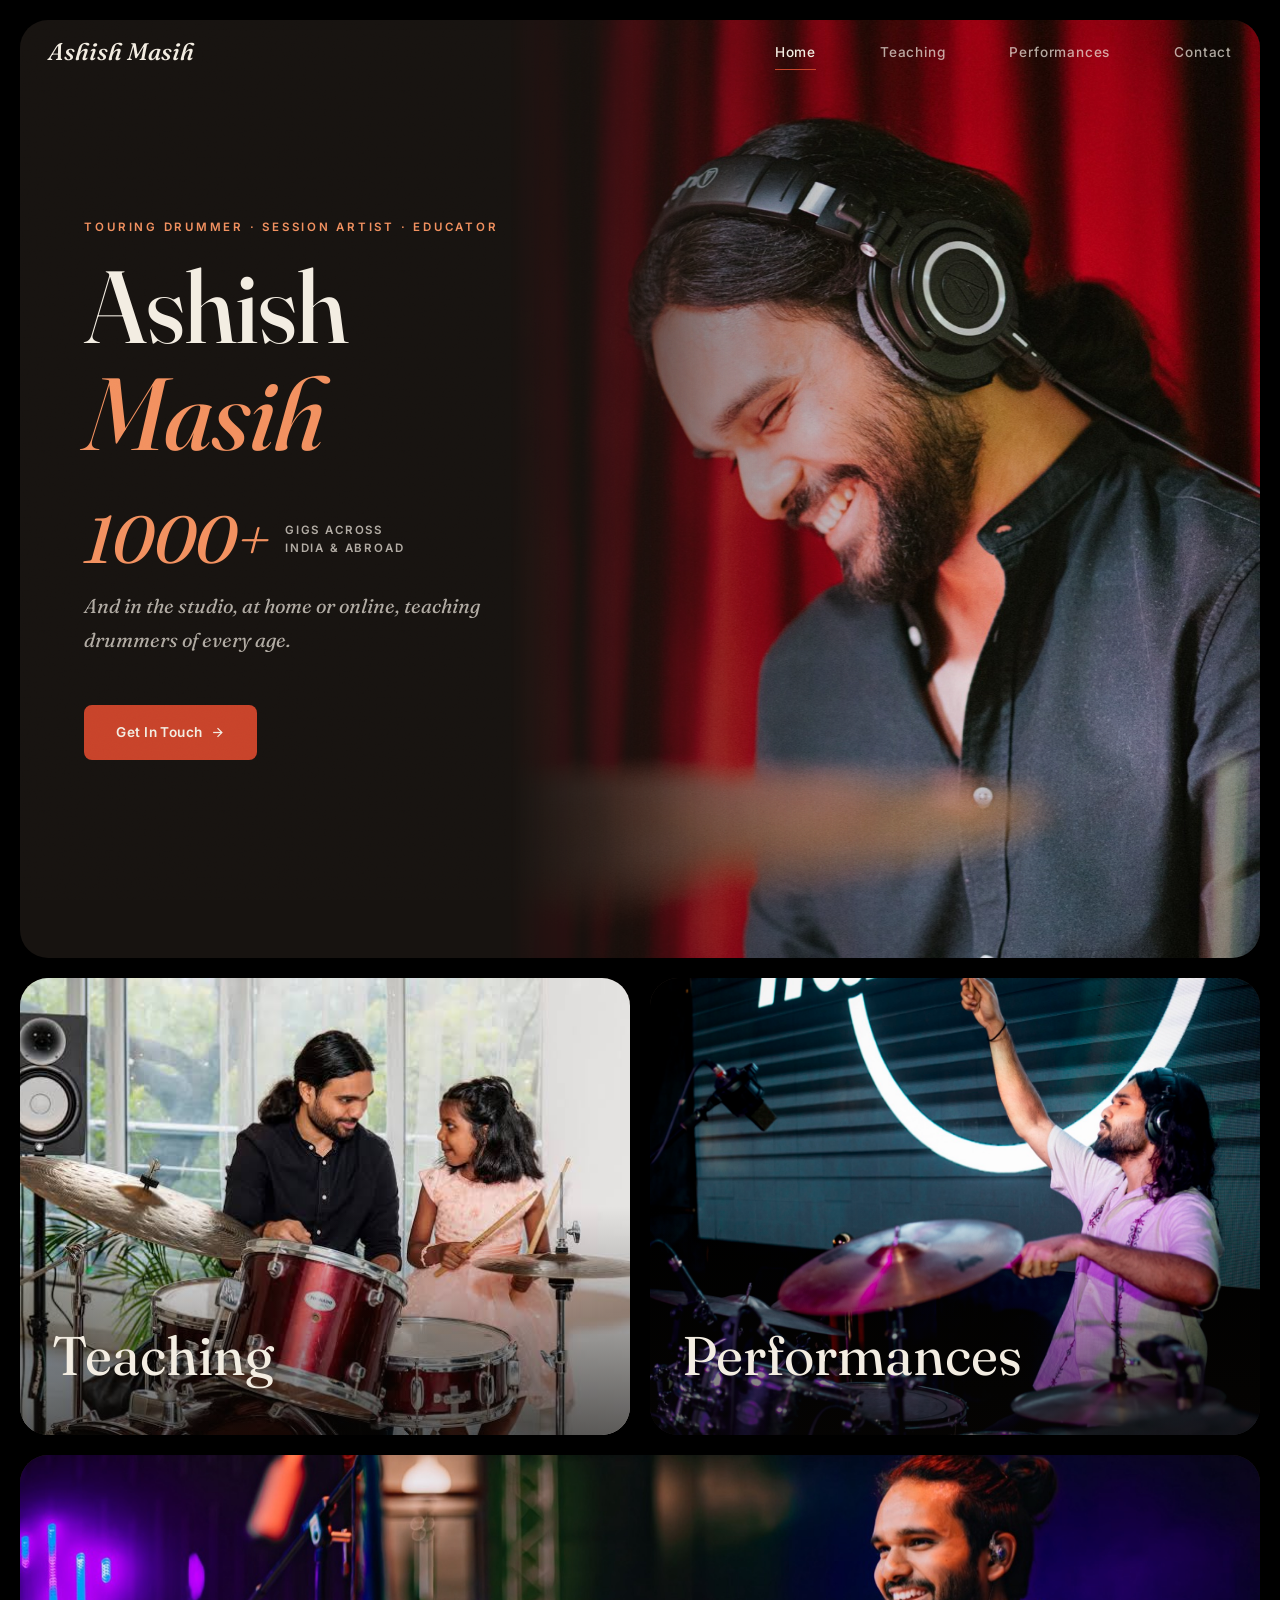
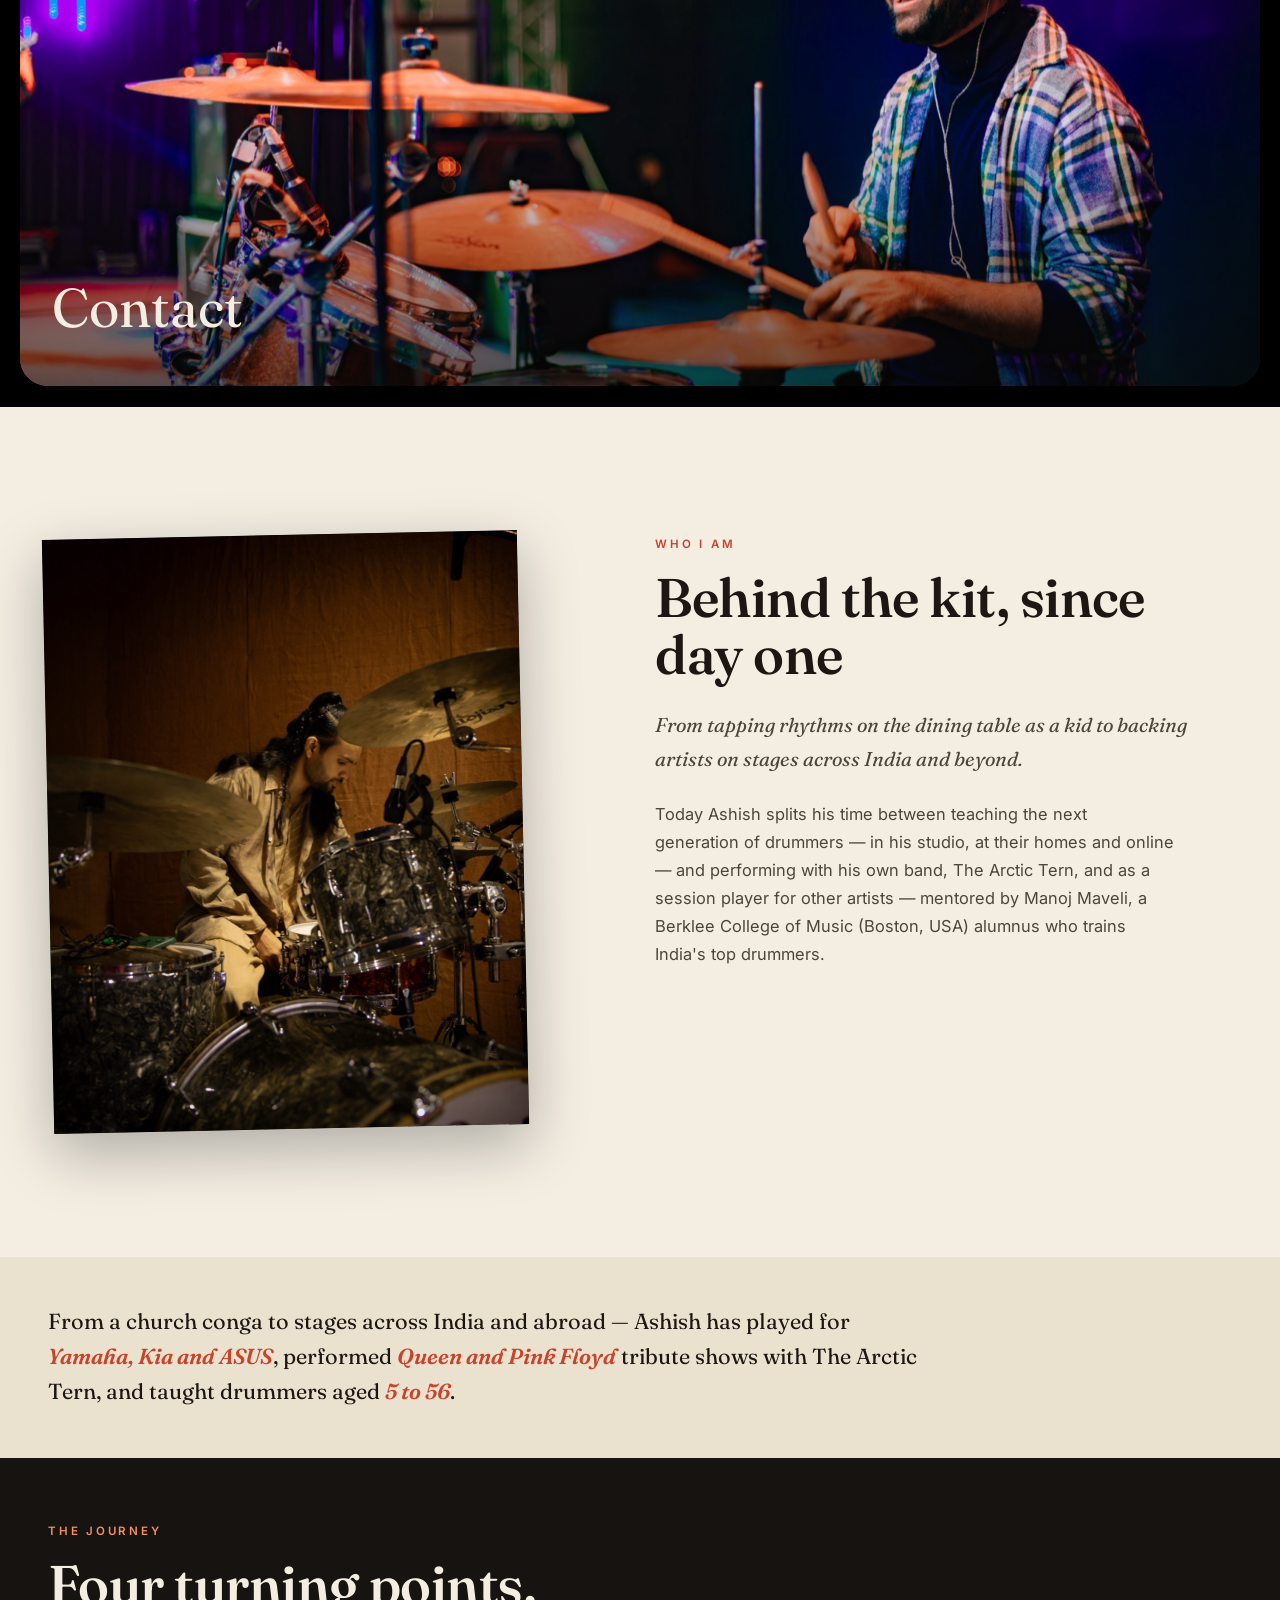
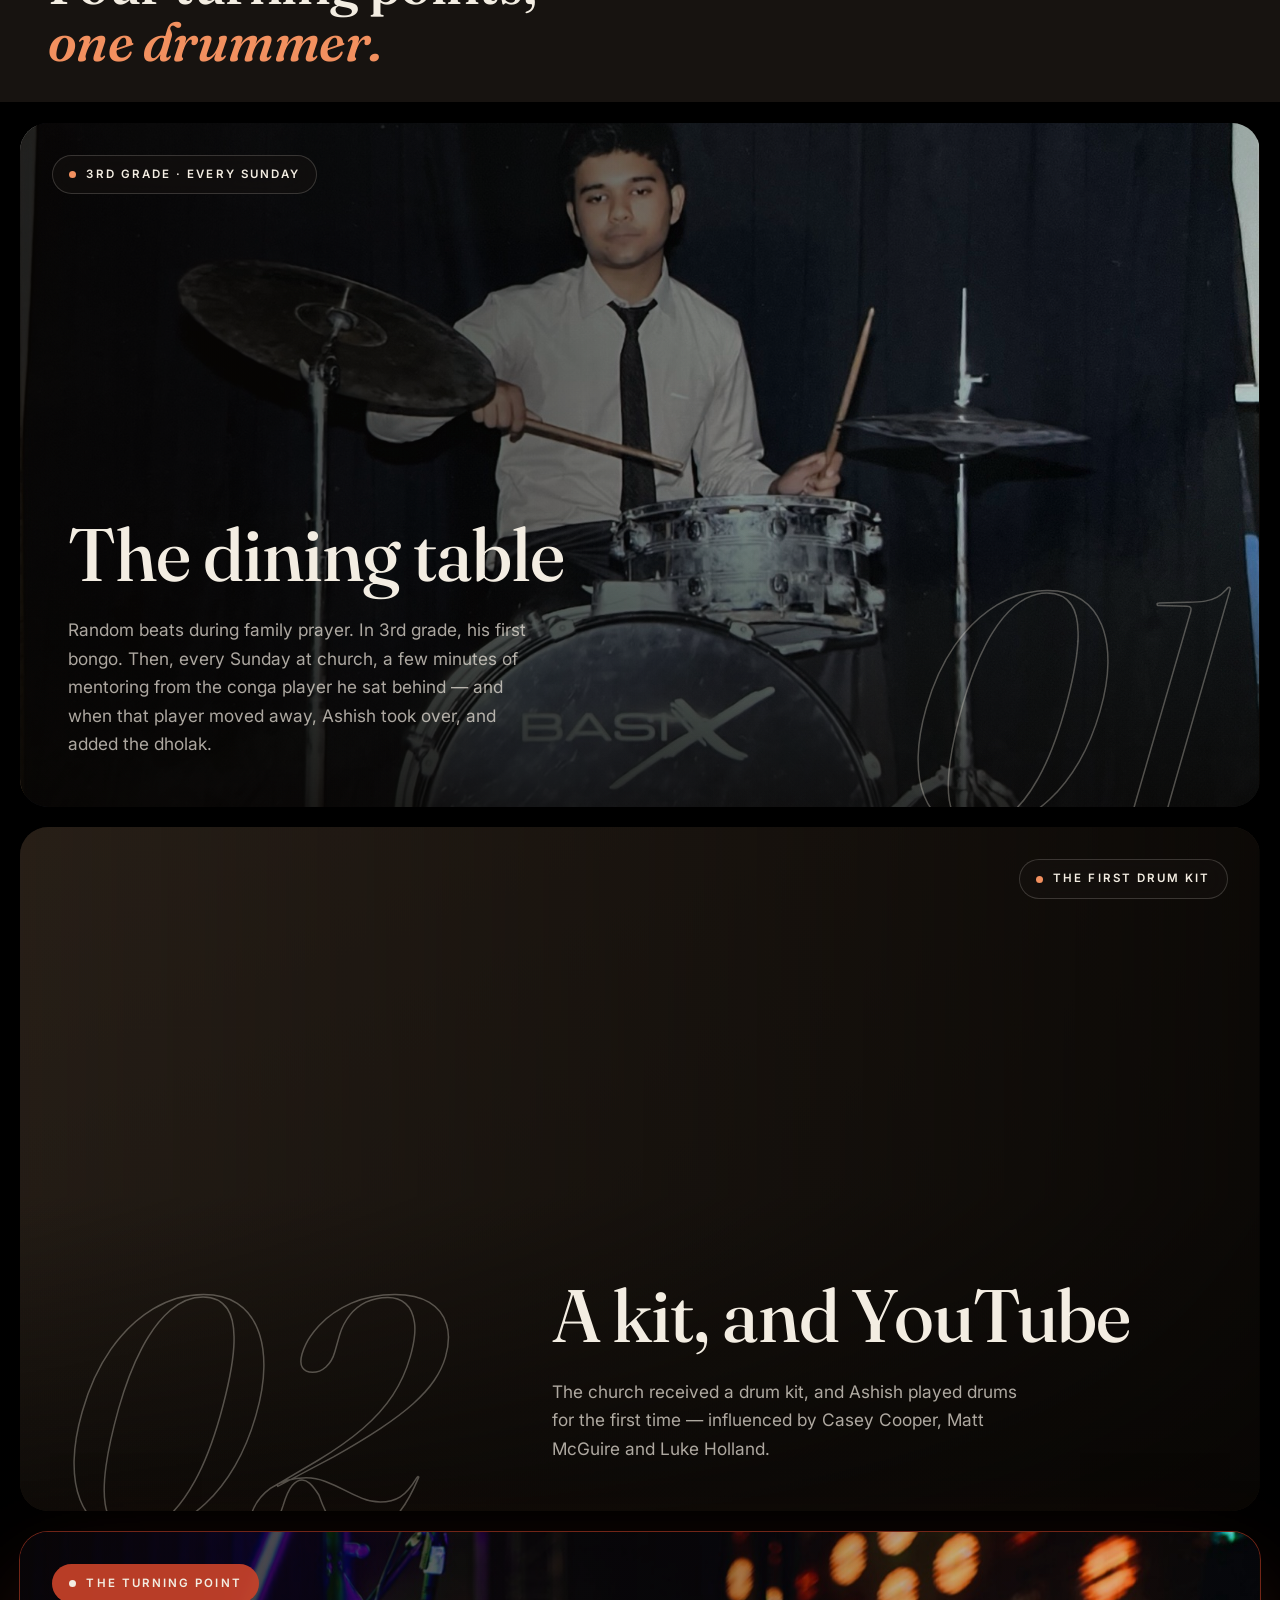
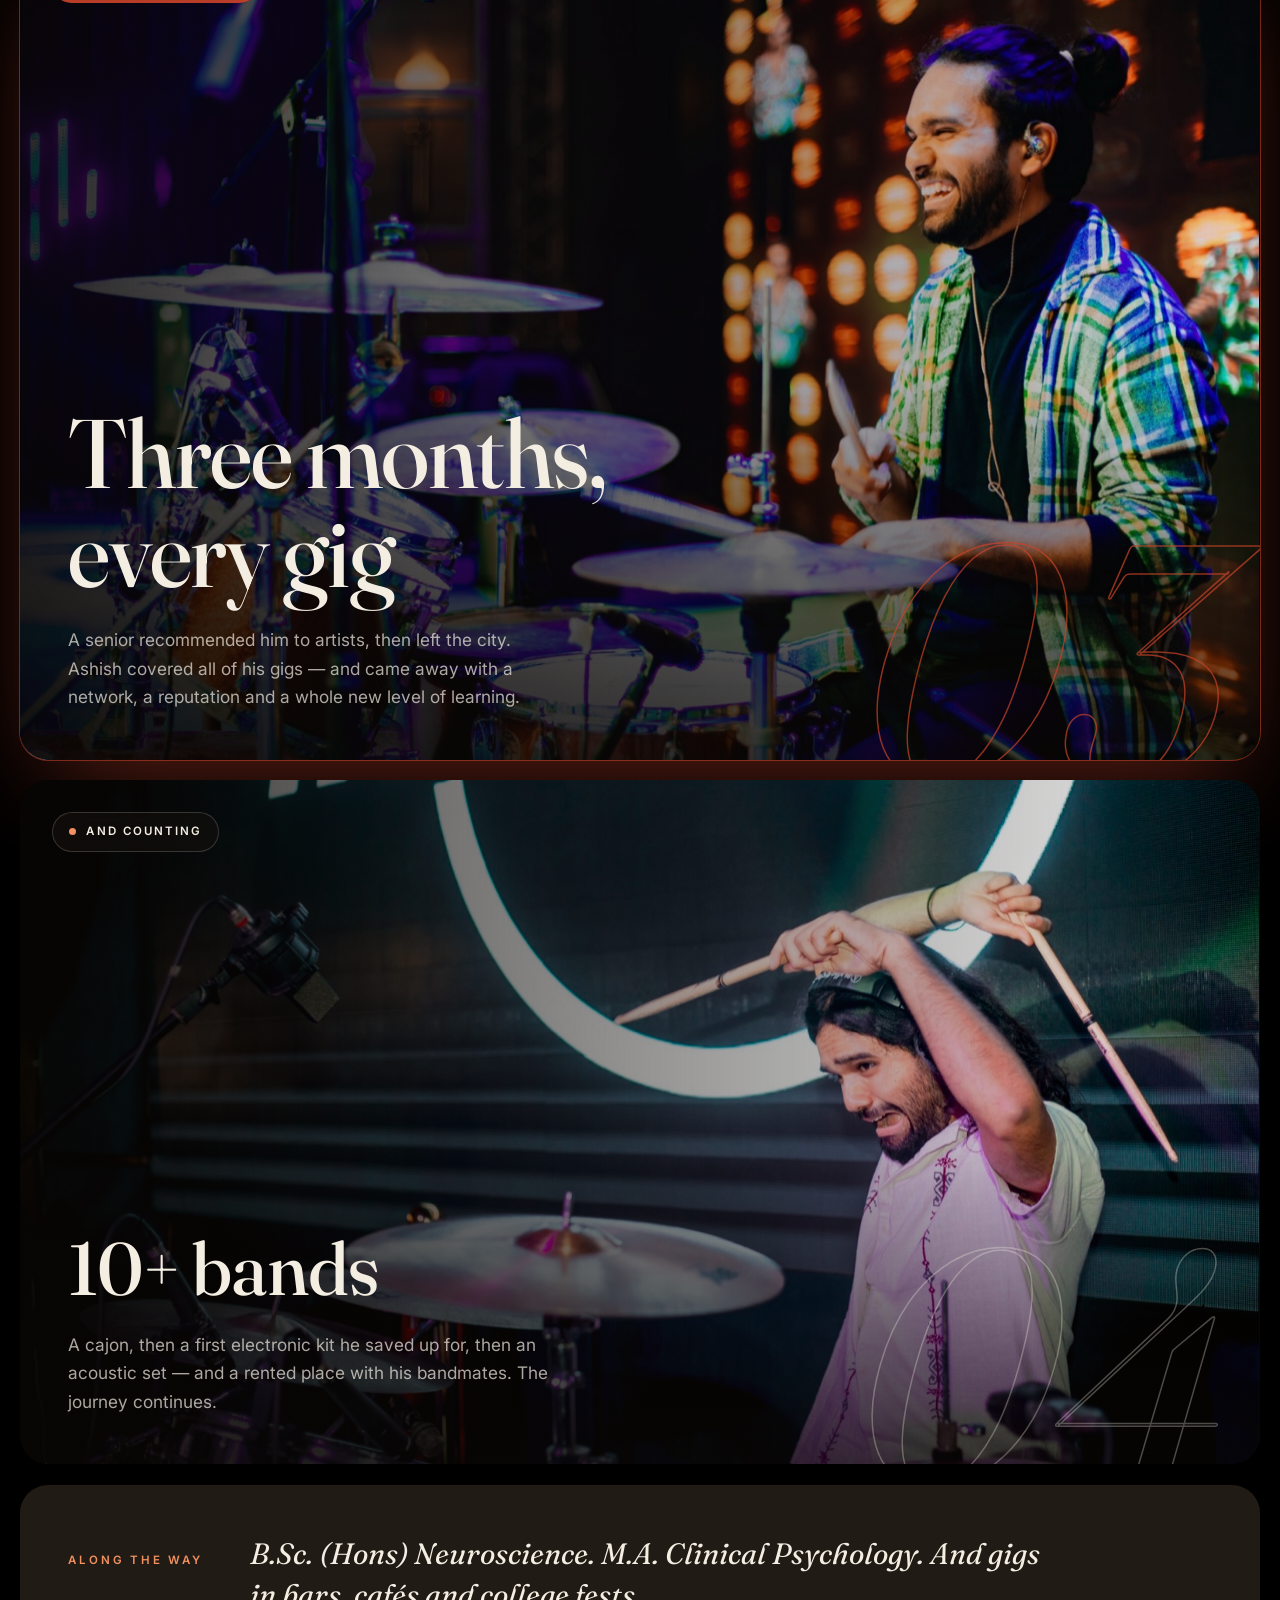
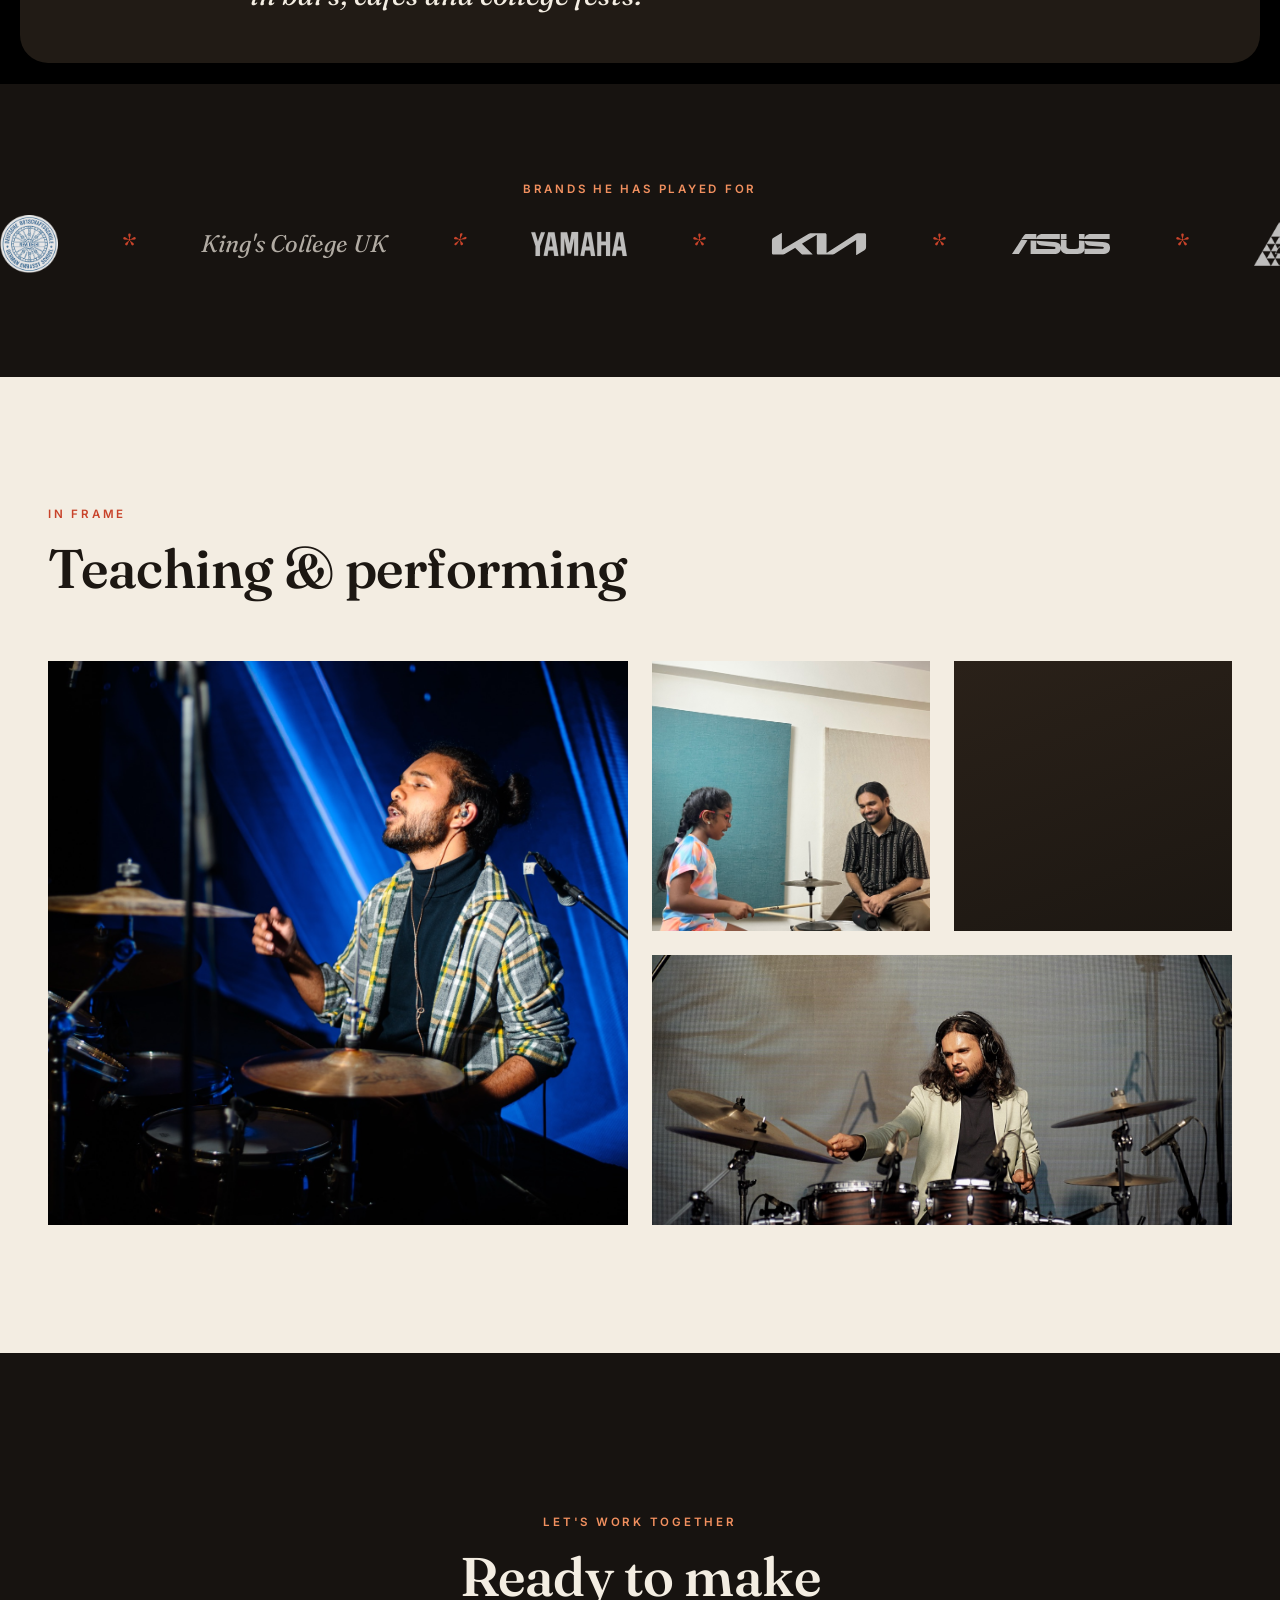
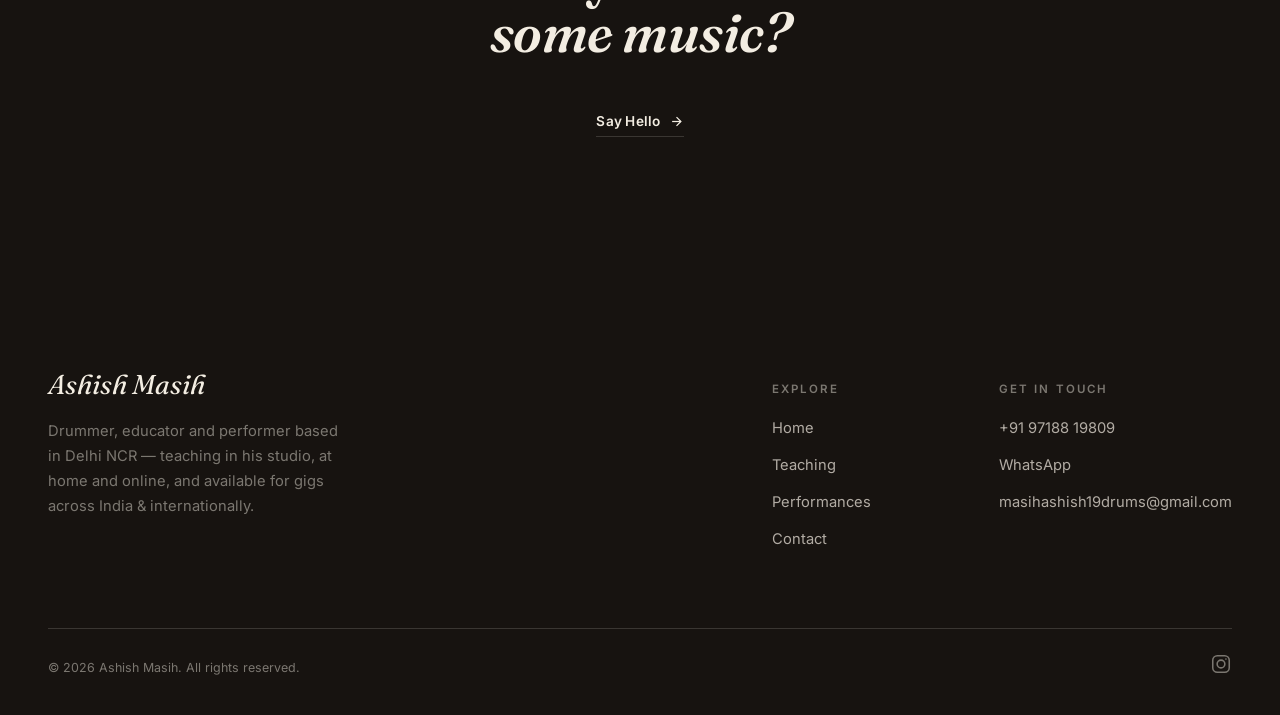
==== index.html @ 0cee83b8 "Add Ashish Masih website" ====
<!DOCTYPE html>
<html lang="en">
<head>
<meta charset="UTF-8">
<meta name="viewport" content="width=device-width, initial-scale=1.0, viewport-fit=cover">
<meta name="theme-color" content="#171310">
<title>Ashish Masih — Drummer, Educator & Performer | Delhi NCR</title>
<meta name="description" content="Ashish Masih is a Delhi NCR touring drummer, session artist and drum educator — lessons in his studio, at your home in South Delhi and parts of Gurgaon, or online.">
<link rel="preload" as="image" href="assets/images/cover-smile-headphones.jpg">
<link rel="stylesheet" href="css/tokens.css">
<link rel="stylesheet" href="css/base.css">
</head>
<body>

<site-nav active="home"></site-nav>

<!-- FRAMED PAGE — contained dark canvas (not edge-to-edge), matching the
     reference: a two-column promo card up top, then a bento tile grid
     that doubles as the site's visual nav. -->
<div class="framed-page">

  <!-- PROMO CARD — defaults to his intro; swap for a featured show/cohort later -->
  <header class="promo-card section-dark">
    <div class="promo-text" data-reveal style="transition-delay:.12s;">
      <span class="eyebrow">Touring Drummer · Session Artist · Educator</span>
      <h1 style="margin-bottom:var(--space-sm);">Ashish<br><em style="color:var(--accent-2);">Masih</em></h1>
      <p class="hero-stat"><span class="hero-stat-num">1000+</span><span class="hero-stat-label">gigs across<br>India &amp; abroad</span></p>
      <p class="dek">And in the studio, at home or online, teaching drummers of every age.</p>
      <a href="contact.html" class="btn-solid">Get In Touch <svg viewBox="0 0 24 24" fill="none" stroke="currentColor" stroke-width="2"><line x1="5" y1="12" x2="19" y2="12"/><polyline points="12 5 19 12 12 19"/></svg></a>
    </div>
    <div class="promo-media">
      <media-placeholder src="assets/images/cover-smile-headphones.jpg" alt="Close-up of Ashish laughing in headphones against a red curtain" focus="50% 30%" ratio="4-5" fit="cover" priority></media-placeholder>
    </div>
  </header>

  <!-- TILE GRID — the site's real sections, as large photo links -->
  <section class="tile-grid">
    <a href="teaching.html" class="tile" data-reveal>
      <media-placeholder fit="cover" src="assets/images/teaching-cover.jpg" alt="Ashish smiling at a young student holding drumsticks beside a red drum kit" focus="50% 40%" ratio="4-3"></media-placeholder>
      <span class="tile-label">Teaching</span>
    </a>
    <a href="performances.html" class="tile" data-reveal>
      <media-placeholder fit="cover" src="assets/images/hardrock-6446.jpg" alt="Ashish mid-hit on stage with a drumstick raised, purple stage light on his shirt" focus="55% 50%" ratio="4-3"></media-placeholder>
      <span class="tile-label">Performances</span>
    </a>
    <a href="contact.html" class="tile full" data-reveal>
      <media-placeholder fit="cover" src="assets/images/live-3590.jpg" alt="Ashish smiling behind his kit on a colourfully lit stage" focus="62% 40%" ratio="21-9"></media-placeholder>
      <span class="tile-label">Contact</span>
    </a>
  </section>

</div>

<!-- WHO I AM — asymmetric 5/6 split (not an even 6/6) -->
<section class="section">
  <div class="container grid-12">
    <div class="col-start-1 col-span-5" data-reveal>
      <media-placeholder src="assets/images/who-i-am.jpg" alt="Ashish Masih seated at his drum kit, lit in warm amber light" focus="55% 42%" ratio="4-5" tilt="left"></media-placeholder>
    </div>
    <div class="col-start-7 col-span-6" data-reveal>
      <span class="eyebrow">Who I Am</span>
      <h2>Behind the kit, since day one</h2>
      <p class="dek" style="margin-top:var(--space-md);">From tapping rhythms on the dining table as a kid to backing artists on stages across India and beyond.</p>
      <p style="margin-top:var(--space-md); max-width:520px;">Today Ashish splits his time between teaching the next generation of drummers — in his studio, at their homes and online — and performing with his own band, The Arctic Tern, and as a session player for other artists — mentored by Manoj Maveli, a Berklee College of Music (Boston, USA) alumnus who trains India's top drummers.</p>
    </div>
  </div>
</section>

<!-- BY THE NUMBERS — a compact strip, deliberately quieter than the photos around it -->
<section class="section-alt numbers-strip">
  <div class="container grid-12">
    <p class="pull-numbers col-start-1 col-span-9" data-reveal>From a church conga to stages across India and abroad — Ashish has played for <strong>Yamaha, Kia and ASUS</strong>, performed <strong>Queen and Pink Floyd</strong> tribute shows with The Arctic Tern, and taught drummers aged <strong>5 to 56</strong>.</p>
  </div>
</section>

<!-- THE JOURNEY — four turning points, each a full-size photographic chapter -->
<section class="section-dark journey">
  <div class="container journey-head" data-reveal>
    <span class="eyebrow">The Journey</span>
    <h2>Four turning points,<br><em style="color:var(--accent-2);">one drummer.</em></h2>
  </div>

  <div class="framed-page journey-stack">

    <journey-chapter number="01" label="3rd grade &middot; Every Sunday" data-reveal>
      <media-placeholder slot="media" src="assets/images/childhood-drum-kit.jpg" alt="Childhood photo of a boy in a white shirt and tie playing a small drum kit against a dark curtain" focus="50% 22%"></media-placeholder>
      <h3 slot="title">The dining table</h3>
      <p>Random beats during family prayer. In 3rd grade, his first bongo. Then, every Sunday at church, a few minutes of mentoring from the conga player he sat behind &mdash; and when that player moved away, Ashish took over, and added the dholak.</p>
    </journey-chapter>

    <journey-chapter number="02" label="The first drum kit" reverse data-reveal>
      <media-placeholder slot="media" src="assets/images/cover-kit-arches.jpg" alt="Ashish in headphones and a blazer playing a drum kit, framed by a ring of warm light" focus="86% 50%"></media-placeholder>
      <h3 slot="title">A kit, and YouTube</h3>
      <p>The church received a drum kit, and Ashish played drums for the first time — influenced by Casey Cooper, Matt McGuire and Luke Holland.</p>
    </journey-chapter>

    <journey-chapter number="03" label="The turning point" featured data-reveal>
      <media-placeholder slot="media" src="assets/images/live-3592.jpg" alt="Ashish playing on a stage lit in warm and blue light" focus="62% 45%"></media-placeholder>
      <h3 slot="title">Three months, every gig</h3>
      <p>A senior recommended him to artists, then left the city. Ashish covered all of his gigs — and came away with a network, a reputation and a whole new level of learning.</p>
    </journey-chapter>

    <journey-chapter number="04" label="And counting" data-reveal>
      <media-placeholder slot="media" src="assets/images/hardrock-6447.jpg" alt="Ashish on stage mid-stroke with a drumstick raised in front of a glowing sign" focus="55% 50%"></media-placeholder>
      <h3 slot="title"><span data-count="10">10</span>+ bands</h3>
      <p>A cajon, then a first electronic kit he saved up for, then an acoustic set — and a rented place with his bandmates. The journey continues.</p>
    </journey-chapter>

    <aside class="journey-coda" data-reveal>
      <span class="eyebrow">Along the way</span>
      <p>B.Sc. (Hons) Neuroscience. M.A. Clinical Psychology. And gigs in bars, cafés and college fests.</p>
    </aside>

  </div>

</section>

<!-- MARQUEE INTERLUDE -->
<section class="section-dark section-tight">
  <div class="container">
    <div class="section-head center" data-reveal style="margin-bottom:var(--space-sm);">
      <span class="eyebrow">Brands He Has Played For</span>
    </div>
  </div>
  <div data-reveal>
    <marquee-strip items="German Embassy School|assets/logos/german-embassy-school.png|58c, King's College UK, Yamaha|assets/logos/yamaha.svg|26, Kia|assets/logos/kia.svg|24, ASUS|assets/logos/asus.svg|22, YPO|assets/logos/ypo.png|44, Max Estates|assets/logos/maxestates.svg|46, Max Healthcare|assets/logos/maxhealthcare.svg|40, Maruti Suzuki|assets/logos/marutisuzuki.svg|20, Vivo|assets/logos/vivo.svg|26, Sopra Steria|assets/logos/soprasteria.svg|28, Crocs|assets/logos/crocs.svg|30"></marquee-strip>
  </div>
</section>

<!-- GALLERY -->
<section class="section">
  <div class="container">
    <div class="section-head" data-reveal>
      <span class="eyebrow">In Frame</span>
      <h2>Teaching &amp; performing</h2>
    </div>
    <div data-reveal>
      <gallery-grid>
        <media-placeholder src="assets/images/live-3611.jpg" alt="Ashish drumming on a stage lit in deep blue" focus="70% 45%"></media-placeholder>
        <media-placeholder src="assets/images/teaching-classroom.jpg" alt="Ashish smiling as a young student plays a snare drum during a lesson" focus="50% 42%"></media-placeholder>
        <media-placeholder src="assets/images/vivo-corp-gig.jpg" alt="Ashish drumming in front of an orange LED wall" focus="65% 45%"></media-placeholder>
        <media-placeholder src="assets/images/yamaha-corp-gig-b.jpg" alt="Ashish drumming at a corporate event in a light jacket and headphones" focus="50% 40%"></media-placeholder>      </gallery-grid>
    </div>
  </div>
</section>

<!-- CTA CLOSE -->
<section class="section-dark cta-close">
  <div class="container" data-reveal>
    <span class="eyebrow">Let's Work Together</span>
    <h2>Ready to make<br><em>some music?</em></h2>
    <div class="link-row" style="justify-content:center;">
      <a href="contact.html" class="link-cta">Say Hello <svg viewBox="0 0 24 24" fill="none" stroke="currentColor" stroke-width="2"><line x1="5" y1="12" x2="19" y2="12"/><polyline points="12 5 19 12 12 19"/></svg></a>
    </div>
  </div>
</section>

<site-footer></site-footer>

<script type="module" src="js/app.js"></script>
</body>
</html>
---- css/tokens.css ----
/* ============================================
   DESIGN TOKENS — single source of truth.
   Consumed by base.css (light DOM) and by every
   Web Component's Shadow DOM (custom properties
   pierce the shadow boundary by design).
   ============================================ */

:root {
  /* ---- color: paper (light) chapters ---- */
  --paper: #f3ede2;
  --paper-alt: #eae1cf;
  --ink: #1c1712;
  --ink-soft: #4c453b;
  --ink-faint: #948c7d;
  --line: rgba(28, 23, 18, 0.15);
  --line-soft: rgba(28, 23, 18, 0.09);

  /* ---- color: dark (cover) chapters ---- */
  --dark: #171310;
  --dark-alt: #211b15;
  --cream: #f3ede2;
  --cream-soft: rgba(243, 237, 226, 0.7);
  --cream-faint: rgba(243, 237, 226, 0.46);
  --line-dark: rgba(243, 237, 226, 0.16);

  /* ---- color: accent (primary — red/orange, "performance" energy) ---- */
  --accent: #c8432a;
  --accent-2: #f2905f;
  --accent-rgb: 200, 67, 42;
  --accent-soft: rgba(200, 67, 42, 0.14);

  /* ---- color: accent (secondary — gold, "teaching" wayfinding) ----
     Pages override --accent/--accent-2/--accent-rgb with these at the
     <body> level so every component (nav, buttons, glows, chips) that
     reads var(--accent) re-themes automatically — custom properties
     pierce the Shadow DOM boundary by design. ---- */
  --accent-teach: #c99a3a;
  --accent-teach-2: #e8c874;
  --accent-teach-rgb: 201, 154, 58;

  /* ---- spacing scale (strict, 4px atomic unit) ---- */
  --space-3xs: 0.25rem;   /* 4  */
  --space-2xs: 0.5rem;    /* 8  */
  --space-xs: 0.75rem;    /* 12 */
  --space-sm: 1rem;       /* 16 */
  --space-md: 1.5rem;     /* 24 */
  --space-lg: 2rem;       /* 32 */
  --space-xl: 3rem;       /* 48 */
  --space-2xl: 4rem;      /* 64 */
  --space-3xl: 6rem;      /* 96 */
  --space-4xl: 8rem;      /* 128 */
  --space-5xl: 10rem;     /* 160 */

  /* ---- type ---- */
  --font-display: 'Fraunces', Georgia, serif;
  --font-body: 'Inter', -apple-system, BlinkMacSystemFont, sans-serif;
  --text-2xs: 0.65rem;
  --text-xs: 0.72rem;
  --text-sm: 0.85rem;
  --text-base: 1.03rem;
  --text-md: 1.25rem;
  --text-lg: clamp(1.3rem, 2.6vw, 1.8rem);
  --text-xl: clamp(2rem, 4.6vw, 3.4rem);
  --text-2xl: clamp(2.6rem, 6vw, 5rem);
  --text-3xl: clamp(3rem, 8vw, 6.6rem);

  /* ---- radius ---- */
  --radius-sm: 2px;
  --radius-md: 8px;
  --radius-lg: 18px;
  --radius-xl: 28px;
  --radius-pill: 999px;

  /* ---- framed page (contained dark canvas, not edge-to-edge) ---- */
  --page-bg: #000;
  --frame-pad: clamp(10px, 1.6vw, 22px);

  /* ---- glass (glassmorphism overlay panels) ---- */
  --glass-blur: 18px;
  --glass-bg-dark: rgba(23, 19, 16, 0.5);
  --glass-bg-light: rgba(243, 237, 226, 0.55);
  --glass-border-dark: rgba(243, 237, 226, 0.18);
  --glass-border-light: rgba(28, 23, 18, 0.16);
  --glass-shadow: 0 20px 60px rgba(0, 0, 0, 0.28);

  /* ---- motion (micro-interaction tokens) ---- */
  --ease-out: cubic-bezier(.22, 1, .36, 1);
  --ease-in-out: cubic-bezier(.65, 0, .35, 1);
  --dur-fast: 180ms;
  --dur-med: 320ms;
  --dur-slow: 640ms;
  --lift-hover: -4px;
  --scale-hover: 1.015;
  --scale-press: 0.985;

  /* ---- grid (asymmetric 12-col system) ---- */
  --grid-cols: 12;
  --grid-gap: clamp(16px, 2.4vw, var(--space-lg));
  --container-max: 1280px;
  --container-pad: clamp(20px, 4vw, 48px);
}
---- css/base.css ----
/* ============================================
   BASE — reset, global type, asymmetric grid
   system, section rhythm, and light-DOM atoms
   that are too content-specific to warrant a
   Web Component (see /js/components for the
   reusable, decoupled UI pieces instead).
   ============================================ */

@import url('https://fonts.googleapis.com/css2?family=Fraunces:ital,opsz,wght@0,9..144,300..900;1,9..144,300..900&family=Inter:wght@400;500;600;700&display=swap');

* { box-sizing: border-box; margin: 0; padding: 0; }
html { scroll-behavior: smooth; background: #171310; } /* no cream strip under the footer / when pulling past the ends */

body {
  background: var(--paper);
  color: var(--ink-soft);
  font-family: var(--font-body);
  font-size: var(--text-base);
  line-height: 1.7;
  -webkit-font-smoothing: antialiased;
  overflow-x: hidden;
  position: relative;
}

/* film grain, sits above everything, ignores pointer events */
body::before {
  content: '';
  position: fixed;
  inset: 0;
  z-index: 999;
  pointer-events: none;
  opacity: 0.05;
  mix-blend-mode: overlay;
  background-image: url("data:image/svg+xml,%3Csvg xmlns='http://www.w3.org/2000/svg' width='180' height='180'%3E%3Cfilter id='n'%3E%3CfeTurbulence type='fractalNoise' baseFrequency='0.85' numOctaves='2' stitchTiles='stitch'/%3E%3C/filter%3E%3Crect width='100%25' height='100%25' filter='url(%23n)'/%3E%3C/svg%3E");
}

img { max-width: 100%; display: block; }
a { color: inherit; text-decoration: none; }
ul { list-style: none; }

/* ---------- container + asymmetric grid ---------- */
.container {
  max-width: var(--container-max);
  margin: 0 auto;
  padding: 0 var(--container-pad);
}
.grid-12 {
  display: grid;
  grid-template-columns: repeat(var(--grid-cols), 1fr);
  gap: var(--grid-gap);
}
.col-start-1 { grid-column-start: 1; }
.col-start-2 { grid-column-start: 2; }
.col-start-3 { grid-column-start: 3; }
.col-start-4 { grid-column-start: 4; }
.col-start-6 { grid-column-start: 6; }
.col-start-7 { grid-column-start: 7; }
.col-start-8 { grid-column-start: 8; }
.col-start-9 { grid-column-start: 9; }
.col-start-10 { grid-column-start: 10; }
.col-span-3 { grid-column-end: span 3; }
.col-span-4 { grid-column-end: span 4; }
.col-span-5 { grid-column-end: span 5; }
.col-span-6 { grid-column-end: span 6; }
.col-span-7 { grid-column-end: span 7; }
.col-span-8 { grid-column-end: span 8; }
.col-span-9 { grid-column-end: span 9; }
.col-span-10 { grid-column-end: span 10; }
.col-span-12 { grid-column-end: span 12; }
.row-start-1 { grid-row-start: 1; }

/* ---------- typography ---------- */
h1, h2, h3, h4 {
  font-family: var(--font-display);
  font-weight: 560;
  letter-spacing: -0.01em;
  line-height: 1.04;
  color: var(--ink);
}
.section-dark h1, .section-dark h2, .section-dark h3, .section-dark h4 { color: var(--cream); }

h1 { font-size: var(--text-3xl); font-weight: 480; }
h2 { font-size: var(--text-xl); }
h3 { font-size: var(--text-lg); font-weight: 560; }
em, .italic { font-style: italic; }

p { color: var(--ink-soft); }
.section-dark p { color: var(--cream-soft); }

.eyebrow {
  display: block;
  font-size: var(--text-xs);
  font-weight: 600;
  letter-spacing: 0.24em;
  text-transform: uppercase;
  color: var(--accent);
  margin-bottom: var(--space-sm);
}
.section-dark .eyebrow { color: var(--accent-2); }

.dek {
  font-family: var(--font-display);
  font-style: italic;
  font-weight: 400;
  font-size: var(--text-md);
  color: var(--ink-soft);
  max-width: 600px;
}
.section-dark .dek { color: var(--cream-soft); }

/* ---------- link-cta atom (micro-interaction) ---------- */
.link-cta {
  display: inline-flex;
  align-items: center;
  gap: var(--space-2xs);
  font-family: var(--font-body);
  font-weight: 600;
  font-size: var(--text-sm);
  letter-spacing: 0.02em;
  color: var(--ink);
  padding-bottom: 3px;
  border-bottom: 1px solid var(--ink);
  transition: gap var(--dur-med) var(--ease-out), color var(--dur-med), border-color var(--dur-med), transform var(--dur-fast) var(--ease-out);
}
.link-cta:hover { gap: var(--space-sm); color: var(--accent); border-color: var(--accent); }
.link-cta:active { transform: scale(var(--scale-press)); }
.link-cta svg { width: 15px; height: 15px; }
.section-dark .link-cta { color: var(--cream); border-color: var(--line-dark); }
.section-dark .link-cta:hover { color: var(--accent-2); border-color: var(--accent-2); }
.link-row { display: flex; gap: var(--space-2xl); flex-wrap: wrap; align-items: center; }

.btn-solid {
  display: inline-flex;
  align-items: center;
  justify-content: center;
  gap: var(--space-2xs);
  padding: var(--space-sm) var(--space-lg);
  background: var(--accent);
  color: var(--cream);
  font-family: var(--font-body);
  font-weight: 600;
  font-size: var(--text-sm);
  letter-spacing: 0.03em;
  border: none;
  border-radius: var(--radius-md);
  cursor: pointer;
  transition: filter var(--dur-med) var(--ease-out), transform var(--dur-fast) var(--ease-out), box-shadow var(--dur-med) var(--ease-out);
}
.btn-solid:hover {
  filter: brightness(0.88);
  transform: translateY(var(--lift-hover));
  box-shadow: 0 10px 30px -6px rgba(var(--accent-rgb), 0.55);
}
.btn-solid:active { transform: scale(var(--scale-press)); }
.btn-solid svg { width: 15px; height: 15px; }

/* ---------- framed page (contained dark canvas w/ rounded panels) ---------- */
.framed-page { background: var(--page-bg); padding: var(--frame-pad); }

.promo-card {
  display: grid;
  grid-template-columns: 0.9fr 1.1fr;
  background: var(--dark);
  border-radius: var(--radius-xl);
  overflow: hidden;
  min-height: 60svh;
}
.promo-text {
  display: flex;
  flex-direction: column;
  justify-content: center;
  align-items: flex-start;
  padding: var(--space-3xl) clamp(var(--space-lg), 5vw, var(--space-3xl));
  min-width: 0;
}
.promo-text .dek { margin: var(--space-sm) 0 var(--space-xl); max-width: 420px; }
.hero-stat { display: flex; align-items: center; gap: var(--space-sm); margin: var(--space-md) 0 0; }
.hero-stat-num { font-family: var(--font-display); font-style: italic; font-weight: 480; font-size: clamp(2.8rem, 5.2vw, 4.4rem); line-height: 1; letter-spacing: -0.02em; color: var(--accent-2); }
.hero-stat-label { font-size: var(--text-xs); font-weight: 600; letter-spacing: 0.16em; text-transform: uppercase; line-height: 1.5; color: var(--cream-soft); }
.promo-media {
  position: relative;
  min-width: 0;
  margin-left: -10%;
  pointer-events: none;
  /* the photo dissolves into the card colour instead of ending on a hard edge */
  -webkit-mask-image: linear-gradient(90deg, transparent 0%, rgba(0, 0, 0, 0.2) 12%, rgba(0, 0, 0, 0.62) 28%, #000 55%);
  mask-image: linear-gradient(90deg, transparent 0%, rgba(0, 0, 0, 0.2) 12%, rgba(0, 0, 0, 0.62) 28%, #000 55%);
}
.promo-media media-placeholder { height: 100%; }

/* ---------- tile grid (bento-style section links) ---------- */
.tile-grid {
  display: grid;
  grid-template-columns: 1fr 1fr;
  gap: var(--frame-pad);
  margin-top: var(--frame-pad);
}
.tile {
  position: relative;
  display: block;
  border-radius: var(--radius-xl);
  overflow: hidden;
  aspect-ratio: 4 / 3;
  transition: transform var(--dur-med) var(--ease-out);
}
.tile.full { grid-column: 1 / -1; aspect-ratio: 21 / 9; }
.tile:hover { transform: translateY(var(--lift-hover)); }
.tile::before {
  content: '';
  position: absolute;
  inset: 0;
  z-index: 1;
  background: linear-gradient(180deg, transparent 50%, rgba(8, 6, 4, 0.62) 100%);
  pointer-events: none;
}
.tile::after {
  content: '';
  position: absolute;
  inset: 0;
  z-index: 1;
  background: linear-gradient(180deg, rgba(var(--accent-rgb), 0) 35%, rgba(var(--accent-rgb), 0.45) 100%);
  opacity: 0;
  transition: opacity var(--dur-med) var(--ease-out);
  pointer-events: none;
}
.tile:hover::after { opacity: 1; }
.tile media-placeholder { height: 100%; }
.tile-label {
  position: absolute;
  left: var(--space-lg);
  bottom: var(--space-lg);
  z-index: 2;
  font-family: var(--font-display);
  font-size: var(--text-xl);
  color: var(--cream);
  pointer-events: none;
}

/* ---------- numbers strip (compact, so the photos stay the hero) ---------- */
.numbers-strip { padding: var(--space-xl) 0; }
.numbers-strip .pull-numbers { font-size: clamp(1.1rem, 1.7vw, 1.45rem); line-height: 1.6; max-width: 880px; }

/* ---------- journey (stack of full-size chapter cards on the black canvas) ---------- */
.journey { background: var(--page-bg); }
.journey-head { padding-top: var(--space-2xl); padding-bottom: var(--space-lg); }
.journey-stack { display: grid; gap: var(--frame-pad); }
.journey-coda {
  display: flex;
  align-items: baseline;
  gap: var(--space-xl);
  padding: var(--space-xl);
  border-radius: var(--radius-xl);
  background: var(--dark-alt);
}
.journey-coda .eyebrow { margin: 0; white-space: nowrap; }
.journey-coda p {
  font-family: var(--font-display);
  font-style: italic;
  font-size: clamp(1.25rem, 2.3vw, 1.9rem);
  line-height: 1.4;
  color: var(--cream);
  max-width: 820px;
}

/* ---------- proof grid (equal-size captioned photos, e.g. corporate gigs) ---------- */
.proof-grid {
  display: grid;
  grid-template-columns: repeat(4, 1fr);
  gap: var(--space-md);
}
.proof-grid media-placeholder { border-radius: var(--radius-lg); overflow: hidden; }
@media (max-width: 980px) { .proof-grid { grid-template-columns: repeat(2, 1fr); } }
@media (max-width: 560px) { .proof-grid { grid-template-columns: 1fr; } }

@media (max-width: 900px) {
  .promo-card { grid-template-columns: 1fr; }
  .promo-media {
    aspect-ratio: 4/3;
    margin-left: 0;
    margin-top: -12%;
    -webkit-mask-image: linear-gradient(180deg, transparent 0%, rgba(0, 0, 0, 0.2) 12%, rgba(0, 0, 0, 0.62) 28%, #000 55%);
    mask-image: linear-gradient(180deg, transparent 0%, rgba(0, 0, 0, 0.2) 12%, rgba(0, 0, 0, 0.62) 28%, #000 55%);
  }
  .promo-text { padding: var(--space-2xl) var(--space-lg); }
}
@media (max-width: 700px) {
  .tile-grid { grid-template-columns: 1fr; }
  .tile.full { aspect-ratio: 4/3; }
}

/* ---------- section rhythm ---------- */
.section { padding: var(--space-4xl) 0; position: relative; background: var(--paper); }
.section-tight { padding: var(--space-3xl) 0; }
.section-alt { background: var(--paper-alt); }
.section-dark { background: var(--dark); }
.section-dark.section-alt { background: var(--dark-alt); }
.section-head { margin-bottom: var(--space-2xl); max-width: 640px; }
.section-head.center { text-align: center; max-width: 640px; margin-left: auto; margin-right: auto; }

/* ---------- pull-numbers (editorial stat sentence) ---------- */
.pull-numbers {
  font-family: var(--font-display);
  font-size: var(--text-xl);
  line-height: 1.5;
  color: var(--ink);
  font-weight: 400;
}
.pull-numbers strong { color: var(--accent); font-weight: 600; font-style: italic; }
.section-dark .pull-numbers { color: var(--cream); }

/* ---------- flowing / plain lists ---------- */
.flow-list {
  font-family: var(--font-display);
  font-style: italic;
  font-size: var(--text-md);
  color: var(--ink);
  line-height: 1.9;
}
.section-dark .flow-list { color: var(--cream); }
.flow-list .sep { color: var(--accent); font-style: normal; margin: 0 var(--space-sm); }


/* ---------- info row (location-style triads) ---------- */
.info-row { display: grid; grid-template-columns: repeat(3, 1fr); gap: var(--space-2xl); }
.info-row .info-item h4 { font-family: var(--font-display); font-style: italic; font-weight: 500; font-size: var(--text-md); margin-bottom: var(--space-2xs); }
.info-row .info-item p { font-size: var(--text-sm); }

/* ---------- contact page ---------- */
.contact-list { border-top: 1px solid var(--line); }
.cl-row {
  display: grid;
  grid-template-columns: 220px 1fr;
  align-items: baseline;
  column-gap: var(--space-lg);
  row-gap: var(--space-sm);
  padding: var(--space-xl) 0;
  border-bottom: 1px solid var(--line);
}
.cl-label { font-size: var(--text-xs); letter-spacing: 0.16em; text-transform: uppercase; color: var(--ink-faint); }
.cl-value {
  font-family: var(--font-display);
  font-size: clamp(1.4rem, 3.2vw, 2.6rem);
  line-height: 1.1;
  color: var(--ink);
  overflow-wrap: anywhere;
  transition: color var(--dur-med) var(--ease-out), padding-left var(--dur-med) var(--ease-out);
}
.cl-value:hover { color: var(--accent); padding-left: var(--space-xs); }
.cl-actions { grid-column: 2; display: flex; gap: var(--space-lg); flex-wrap: wrap; }
.contact-hero { position: relative; overflow: hidden; display: flex; flex-direction: column; justify-content: center; min-height: min(82svh, 780px); padding: 150px 0 90px; }
.contact-hero .container { position: relative; z-index: 1; width: 100%; }
.contact-hero::before { content: ''; position: absolute; inset: 0 0 auto 0; height: 150px; z-index: 1; pointer-events: none; background: linear-gradient(180deg, rgba(23,19,16,.72), transparent); }
/* the photo bleeds off the top/right and dissolves into the page colour on its left and bottom edges */
.contact-photo {
  position: absolute; top: 0; right: 0; bottom: 0;
  width: min(58%, 840px);
  z-index: 0;
  pointer-events: none;
  -webkit-mask-image: linear-gradient(90deg, transparent 0%, transparent 5%, rgba(0,0,0,.5) 26%, #000 58%), linear-gradient(0deg, transparent 0%, rgba(0,0,0,.6) 14%, #000 42%);
  -webkit-mask-composite: source-in;
  mask-image: linear-gradient(90deg, transparent 0%, transparent 5%, rgba(0,0,0,.5) 26%, #000 58%), linear-gradient(0deg, transparent 0%, rgba(0,0,0,.6) 14%, #000 42%);
  mask-composite: intersect;
}
.contact-facts { display: grid; grid-template-columns: repeat(3, 1fr); gap: var(--space-xl); margin-top: var(--space-3xl); }
.fact { border-top: 1px solid var(--line); padding-top: var(--space-md); min-width: 0; }
.fact-list { list-style: none; font-family: var(--font-display); font-style: italic; font-size: 1.15rem; line-height: 1.9; color: var(--ink); }
.fact-line { font-size: var(--text-sm); line-height: 1.6; margin-bottom: var(--space-sm); }
.fact-line strong { display: block; font-family: var(--font-display); font-style: italic; font-weight: 500; font-size: 1.15rem; color: var(--ink); margin-bottom: 2px; }
.hero-shade-teach { position: absolute; inset: 0; background: linear-gradient(90deg, rgba(23,19,16,.78) 0%, rgba(23,19,16,.5) 38%, rgba(23,19,16,0) 62%), linear-gradient(180deg, rgba(23,19,16,.3) 0%, rgba(23,19,16,0) 22%, rgba(23,19,16,0) 78%, rgba(23,19,16,.55) 100%); }

/* ---------- ways (mixed-size panels: one photographic, two solid) ---------- */
.ways {
  display: grid;
  grid-template-columns: 1.25fr 1fr;
  grid-template-rows: 1fr 1fr;
  gap: var(--frame-pad);
}
.way {
  position: relative;
  isolation: isolate;
  overflow: hidden;
  display: flex;
  flex-direction: column;
  justify-content: flex-end;
  min-height: 300px;
  padding: var(--space-xl) var(--space-xl) var(--space-lg);
  border-radius: var(--radius-xl);
  color: var(--cream);
}
.way h3 { color: var(--cream); font-size: clamp(1.9rem, 3.6vw, 3.1rem); font-weight: 480; margin-bottom: var(--space-xs); }
.way p { color: var(--cream-soft); max-width: 470px; }
.way-chip {
  position: absolute;
  top: var(--space-lg);
  left: var(--space-xl);
  z-index: 2;
  padding: 8px 15px;
  border-radius: var(--radius-pill);
  background: var(--glass-bg-dark);
  border: 1px solid var(--glass-border-dark);
  backdrop-filter: blur(var(--glass-blur));
  -webkit-backdrop-filter: blur(var(--glass-blur));
  font-size: var(--text-xs);
  font-weight: 600;
  letter-spacing: 0.16em;
  text-transform: uppercase;
  color: var(--cream);
}
.way-a {
  grid-row: 1 / span 2;
  min-height: 640px;
  background:
    radial-gradient(120% 90% at 0% 100%, rgba(var(--accent-rgb), 0.42), transparent 66%),
    var(--dark);
}
.way-a .way-media { position: absolute; inset: 0; z-index: -2; }
.way-a.has-photo::after {
  content: '';
  position: absolute;
  inset: 0;
  z-index: -1;
  background: linear-gradient(180deg, rgba(8, 6, 4, 0.1) 30%, rgba(8, 6, 4, 0.82) 100%);
}
.way-b {
  background:
    radial-gradient(90% 120% at 100% 0%, rgba(var(--accent-rgb), 0.3), transparent 62%),
    var(--dark);
}
.way-c {
  background:
    radial-gradient(110% 130% at 0% 0%, rgba(var(--accent-rgb), 0.62), transparent 70%),
    #1c1712;
}
.way-note {
  margin-top: var(--space-md);
  padding-top: var(--space-sm);
  border-top: 1px solid rgba(243, 237, 226, 0.28);
  font-size: var(--text-sm);
}
.way-note strong { color: var(--cream); font-weight: 600; }
.learn-line { font-size: var(--text-lg); line-height: 1.55; }

/* ---------- big inline links (dark band) ---------- */
.big-links { display: flex; flex-wrap: wrap; gap: var(--space-md) var(--space-2xl); }
.big-links a {
  display: inline-flex;
  align-items: center;
  gap: 0.35em;
  font-family: var(--font-display);
  font-style: italic;
  font-size: clamp(1.8rem, 4.2vw, 3.4rem);
  line-height: 1.15;
  color: var(--cream);
  padding-bottom: 0.06em;
  border-bottom: 1px solid var(--line-dark);
  transition: color var(--dur-med) var(--ease-out), border-color var(--dur-med) var(--ease-out), gap var(--dur-med) var(--ease-out);
}
.big-links a:hover { color: var(--accent-2); border-color: var(--accent-2); gap: 0.6em; }
.big-links svg { width: 0.62em; height: 0.62em; flex-shrink: 0; }

/* ---------- CTA closing band ---------- */
.cta-close { padding: var(--space-5xl) 0; text-align: center; }
.cta-close .eyebrow { justify-content: center; }
.cta-close h2 { margin: var(--space-sm) 0 var(--space-xl); }

/* ---------- reveal-on-scroll (driven by js/reveal.js) ---------- */
[data-reveal] {
  opacity: 0;
  transform: translateY(28px);
  transition: opacity var(--dur-slow) var(--ease-out), transform var(--dur-slow) var(--ease-out);
}
[data-reveal].in { opacity: 1; transform: translateY(0); }

/* ---------- responsive ---------- */
@media (max-width: 980px) {
  .grid-12 { grid-template-columns: repeat(6, 1fr); }
  .col-span-3, .col-span-4, .col-span-5, .col-span-6, .col-span-7, .col-span-8, .col-span-9, .col-span-10 { grid-column: 1 / -1; }
  .col-start-1, .col-start-2, .col-start-3, .col-start-4, .col-start-6, .col-start-7, .col-start-8, .col-start-9, .col-start-10 { grid-column-start: 1; }
  .info-row { grid-template-columns: 1fr; gap: var(--space-lg); }
  .journey-coda { flex-direction: column; gap: var(--space-xs); padding: var(--space-lg); }
  .cl-row { grid-template-columns: 1fr; gap: var(--space-xs); padding: var(--space-lg) 0; }
  .ways { grid-template-columns: 1fr; grid-template-rows: none; }
  .way-a { grid-row: auto; min-height: 480px; }
  .way { padding: var(--space-lg); }
  .way-chip { left: var(--space-lg); top: var(--space-md); }
  .cl-actions { grid-column: 1; }
  .contact-facts { grid-template-columns: 1fr; gap: var(--space-xl); }
  .section { padding: var(--space-3xl) 0; }
}
@media (max-width: 560px) {
  .container { padding: 0 20px; }
  .link-row { gap: var(--space-md); }
}

/* masonry gallery: vertical gap between stacked photos (must live outside the shadow root) */
gallery-grid[layout="masonry"] > media-placeholder { margin-bottom: var(--space-md); }

/* ---------- performances: where he's played ---------- */
.places { display: grid; grid-template-columns: repeat(6, 1fr); gap: var(--space-xl); }
.place { grid-column: span 3; border-top: 1px solid rgba(28, 23, 18, 0.28); padding-top: var(--space-md); }
.place:nth-child(n+4) { grid-column: span 3; }
.place h3 { font-family: var(--font-display); font-weight: 500; font-size: clamp(2.1rem, 4.4vw, 3.8rem); line-height: 1.05; margin: var(--space-2xs) 0 0; }
.place h3 em { color: var(--accent); font-size: 1.25em; margin-right: 0.08em; }
.place-kicker { display: block; font-size: var(--text-xs); letter-spacing: 0.16em; text-transform: uppercase; color: var(--ink-faint); }
.place-note { margin-top: var(--space-sm); font-size: var(--text-sm); font-style: italic; color: var(--ink-faint); }
.stage-head { margin-bottom: var(--space-2xl); align-items: end; }
@media (max-width: 700px) {
  .places { grid-template-columns: 1fr; gap: var(--space-lg); }
  .place, .place:nth-child(n+4) { grid-column: auto; }
  .stage-head > * { grid-column: 1 / -1 !important; }
}

/* ---------- phones ---------- */
@media (max-width: 900px) {
  /* home hero: photo first, then the words — the card colour rises up over the photo's lower edge */
  .promo-media {
    order: -1;
    aspect-ratio: 4 / 5;
    margin: 0 0 -18%;
    -webkit-mask-image: linear-gradient(180deg, #000 0%, #000 55%, rgba(0,0,0,.55) 78%, transparent 100%);
    mask-image: linear-gradient(180deg, #000 0%, #000 55%, rgba(0,0,0,.55) 78%, transparent 100%);
  }
  .promo-text { position: relative; z-index: 1; padding: 0 var(--space-lg) var(--space-xl); }
}
@media (max-width: 700px) {
  .contact-hero { min-height: 0; display: block; padding: 120px 0 56px; }
  .contact-photo {
    position: relative; width: auto; height: 420px;
    margin: var(--space-md) 0 -56px;
    -webkit-mask-image: linear-gradient(180deg, transparent 0%, rgba(0,0,0,.6) 12%, #000 30%, #000 62%, transparent 100%);
    mask-image: linear-gradient(180deg, transparent 0%, rgba(0,0,0,.6) 12%, #000 30%, #000 62%, transparent 100%);
  }
  .contact-facts { grid-template-columns: 1fr; gap: var(--space-lg); margin-top: var(--space-2xl); }
  .section { padding: var(--space-2xl) 0; }
  .section-tight { padding: var(--space-xl) 0; }
  .section-head { margin-bottom: var(--space-xl); }
  .cta-close { padding: var(--space-3xl) 0; }
  .eyebrow { letter-spacing: 0.16em; }
  .journey-head { padding-top: var(--space-xl); }
  .way, .way-a { min-height: 0; padding-top: 4.6rem; }
  .way-a { min-height: 300px; }
  .proof-grid { grid-template-columns: repeat(2, 1fr); gap: var(--space-xs); }
  .big-links a { font-size: clamp(1.5rem, 7vw, 2rem); }
  .hero-shade-teach { background: linear-gradient(180deg, rgba(23,19,16,.35) 0%, rgba(23,19,16,0) 20%, rgba(23,19,16,.2) 45%, rgba(23,19,16,.88) 100%); }
}

/* ---------- vertical video row (YouTube Shorts) ---------- */
.video-row { display: grid; grid-template-columns: repeat(4, minmax(0, 1fr)); gap: var(--space-md); }
@media (max-width: 900px) { .video-row { grid-template-columns: repeat(2, minmax(0, 1fr)); } }
/* on phones: one tall tile at a time, swipe sideways — big enough to actually watch */
@media (max-width: 560px) {
  .video-row {
    display: flex; gap: var(--space-sm);
    overflow-x: auto; scroll-snap-type: x mandatory; -webkit-overflow-scrolling: touch;
    margin: 0 -20px; padding: 0 20px var(--space-sm);
    scroll-padding: 0 20px; scrollbar-width: none;
  }
  .video-row::-webkit-scrollbar { display: none; }
  .video-row video-tile { flex: 0 0 74%; scroll-snap-align: start; }
}

.band-block { margin-top: var(--space-3xl); }
@media (max-width: 700px) { .band-block { margin-top: var(--space-md); } }
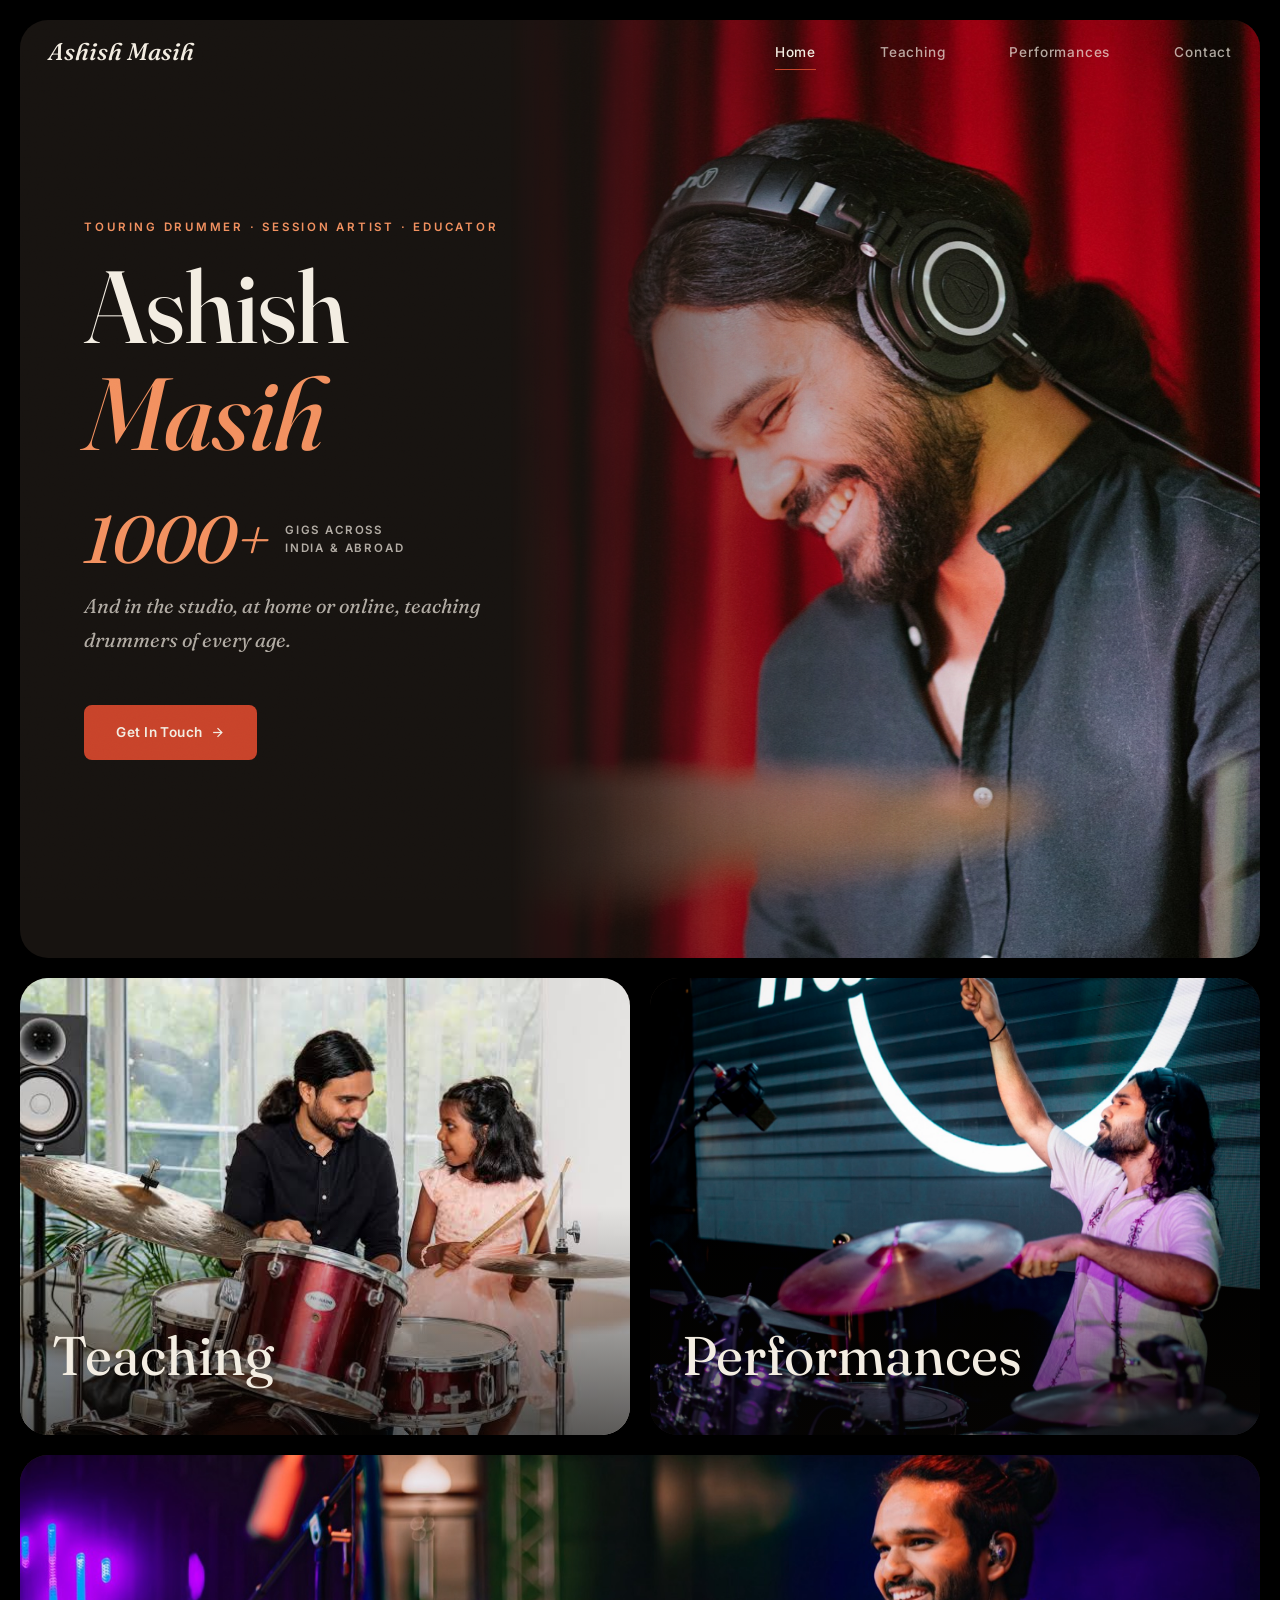
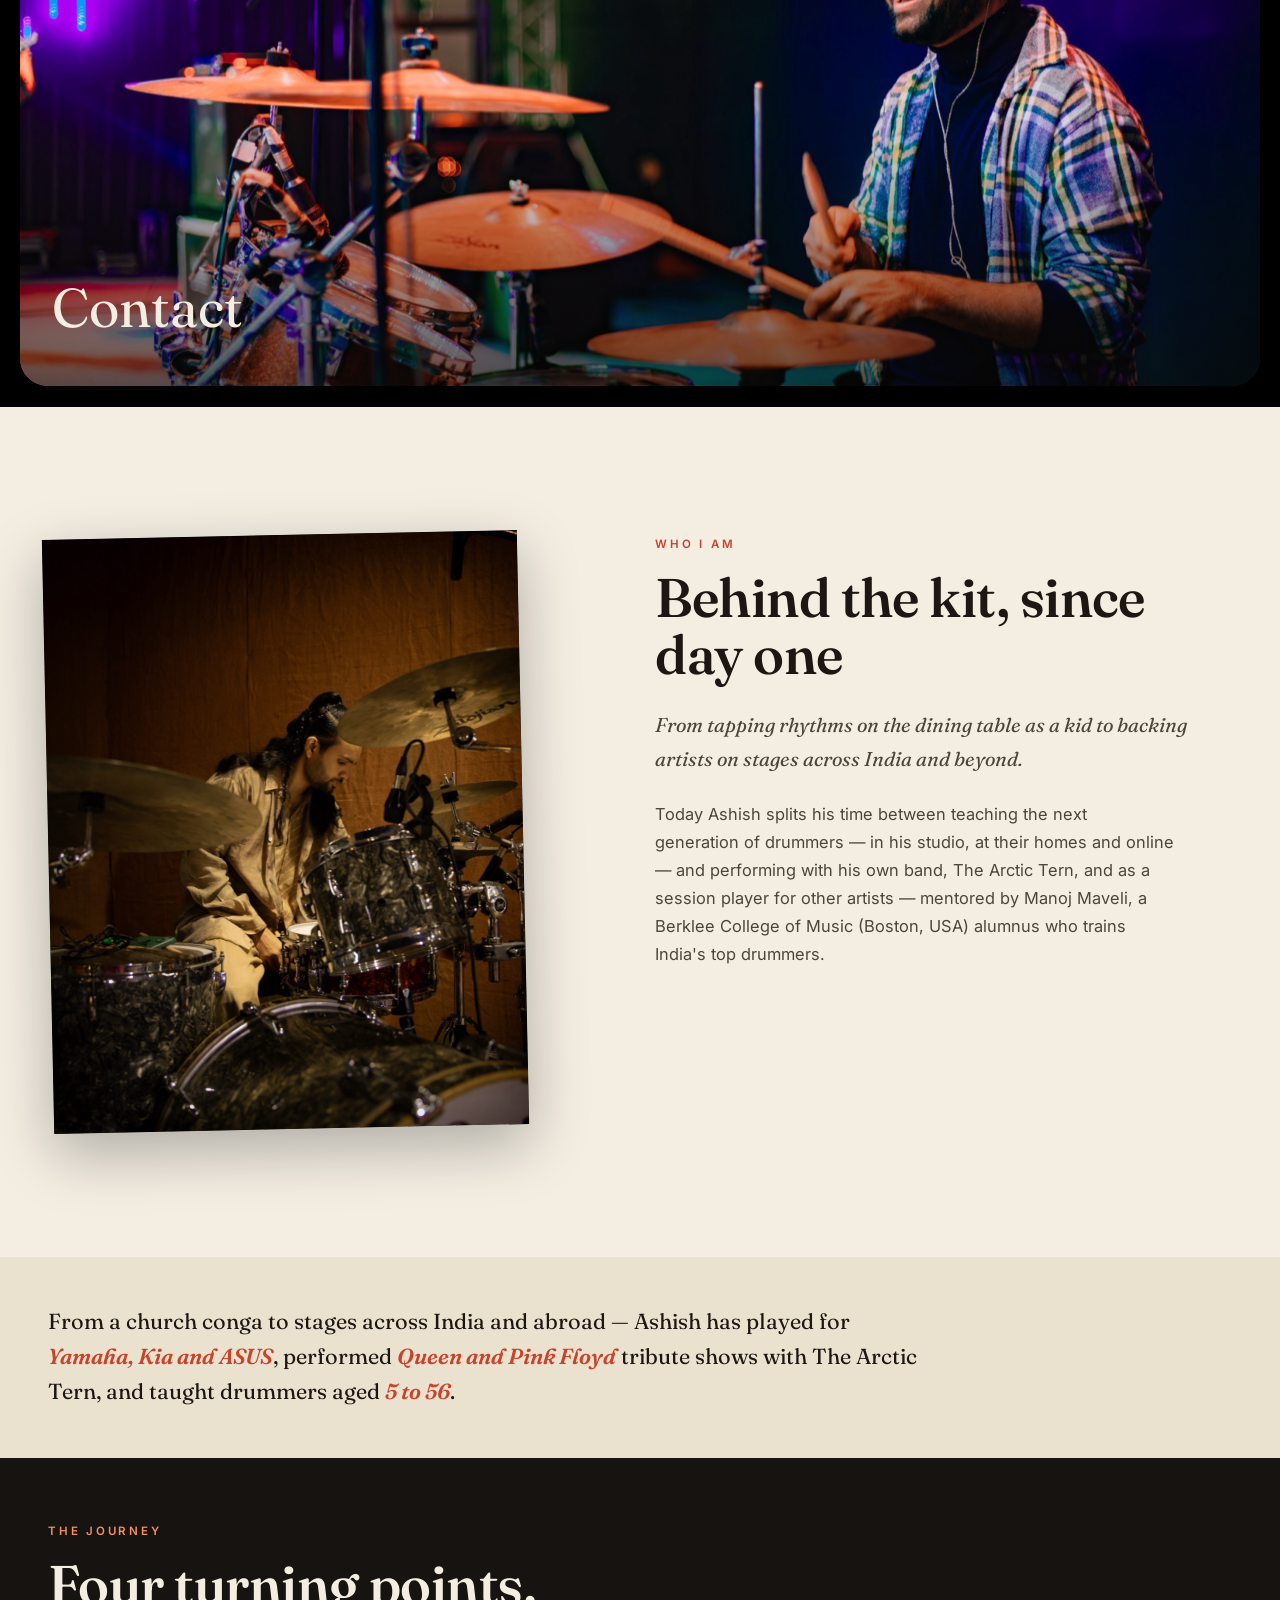
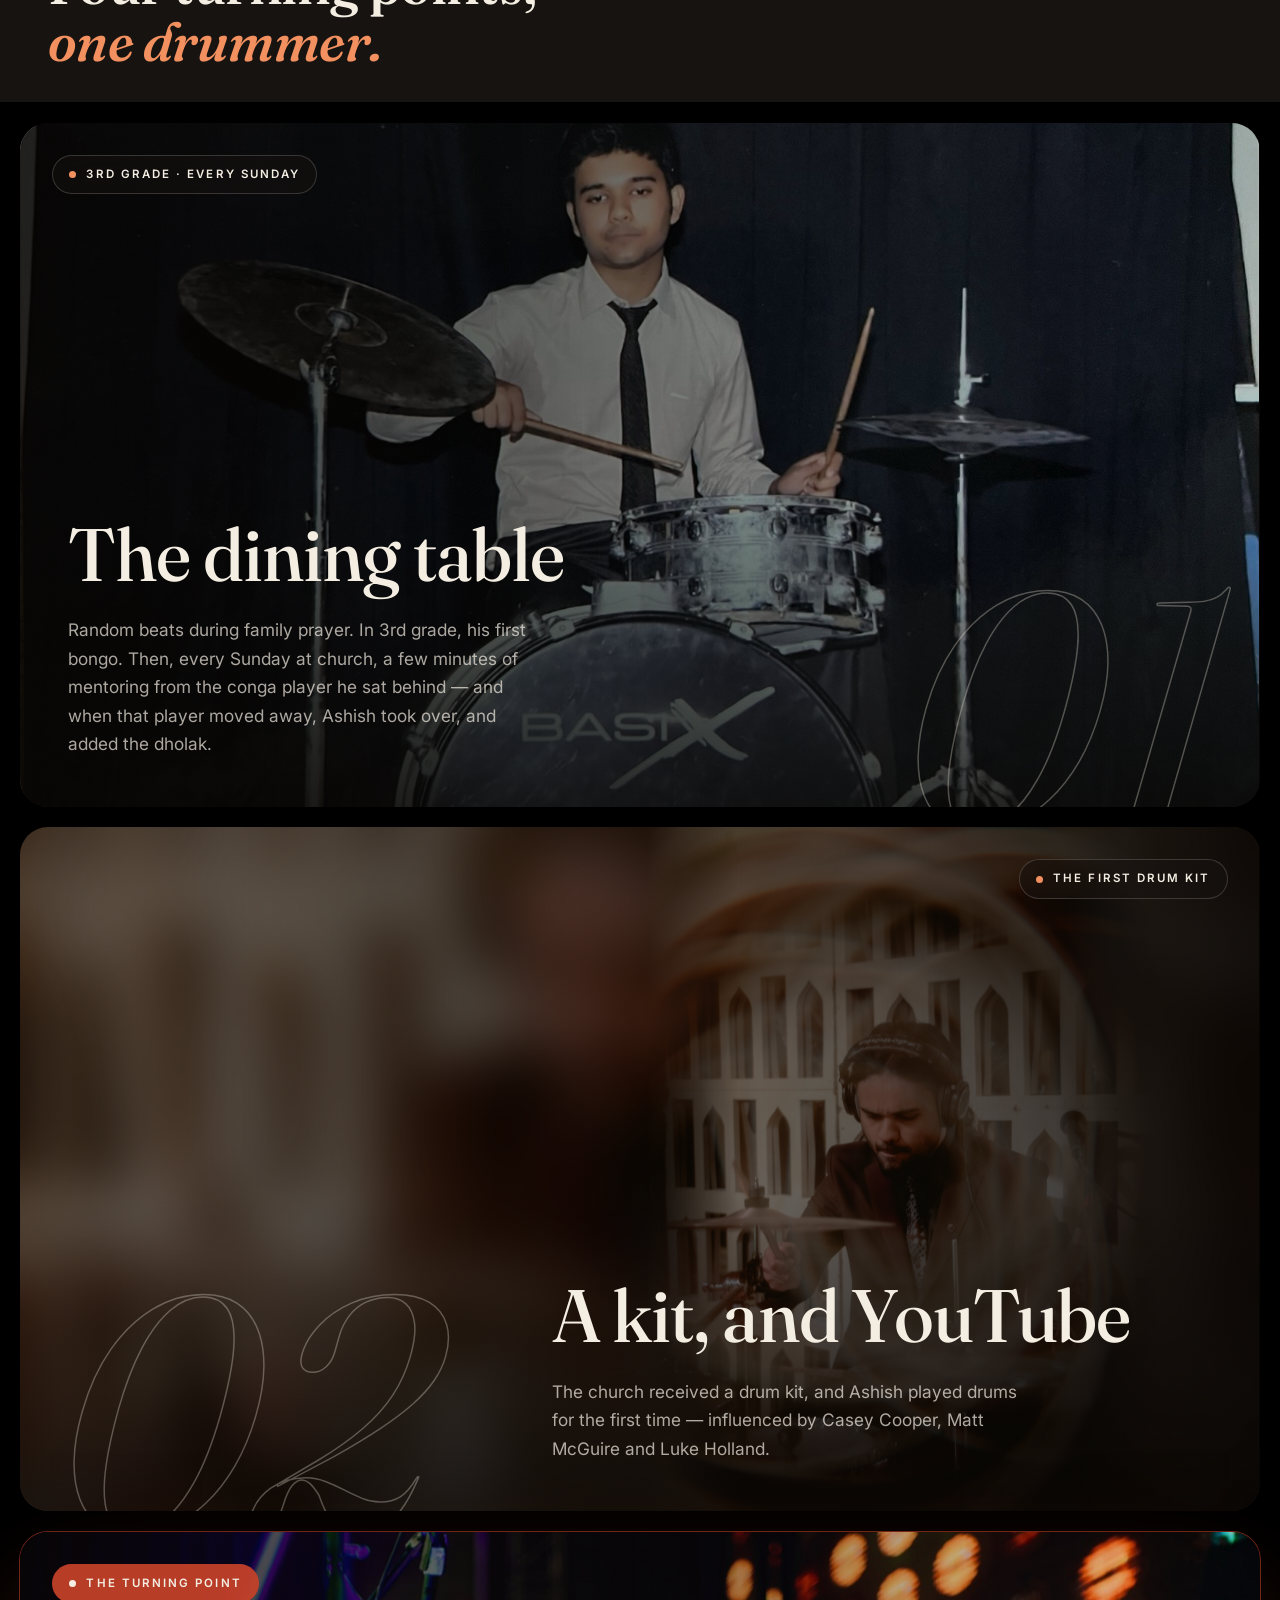
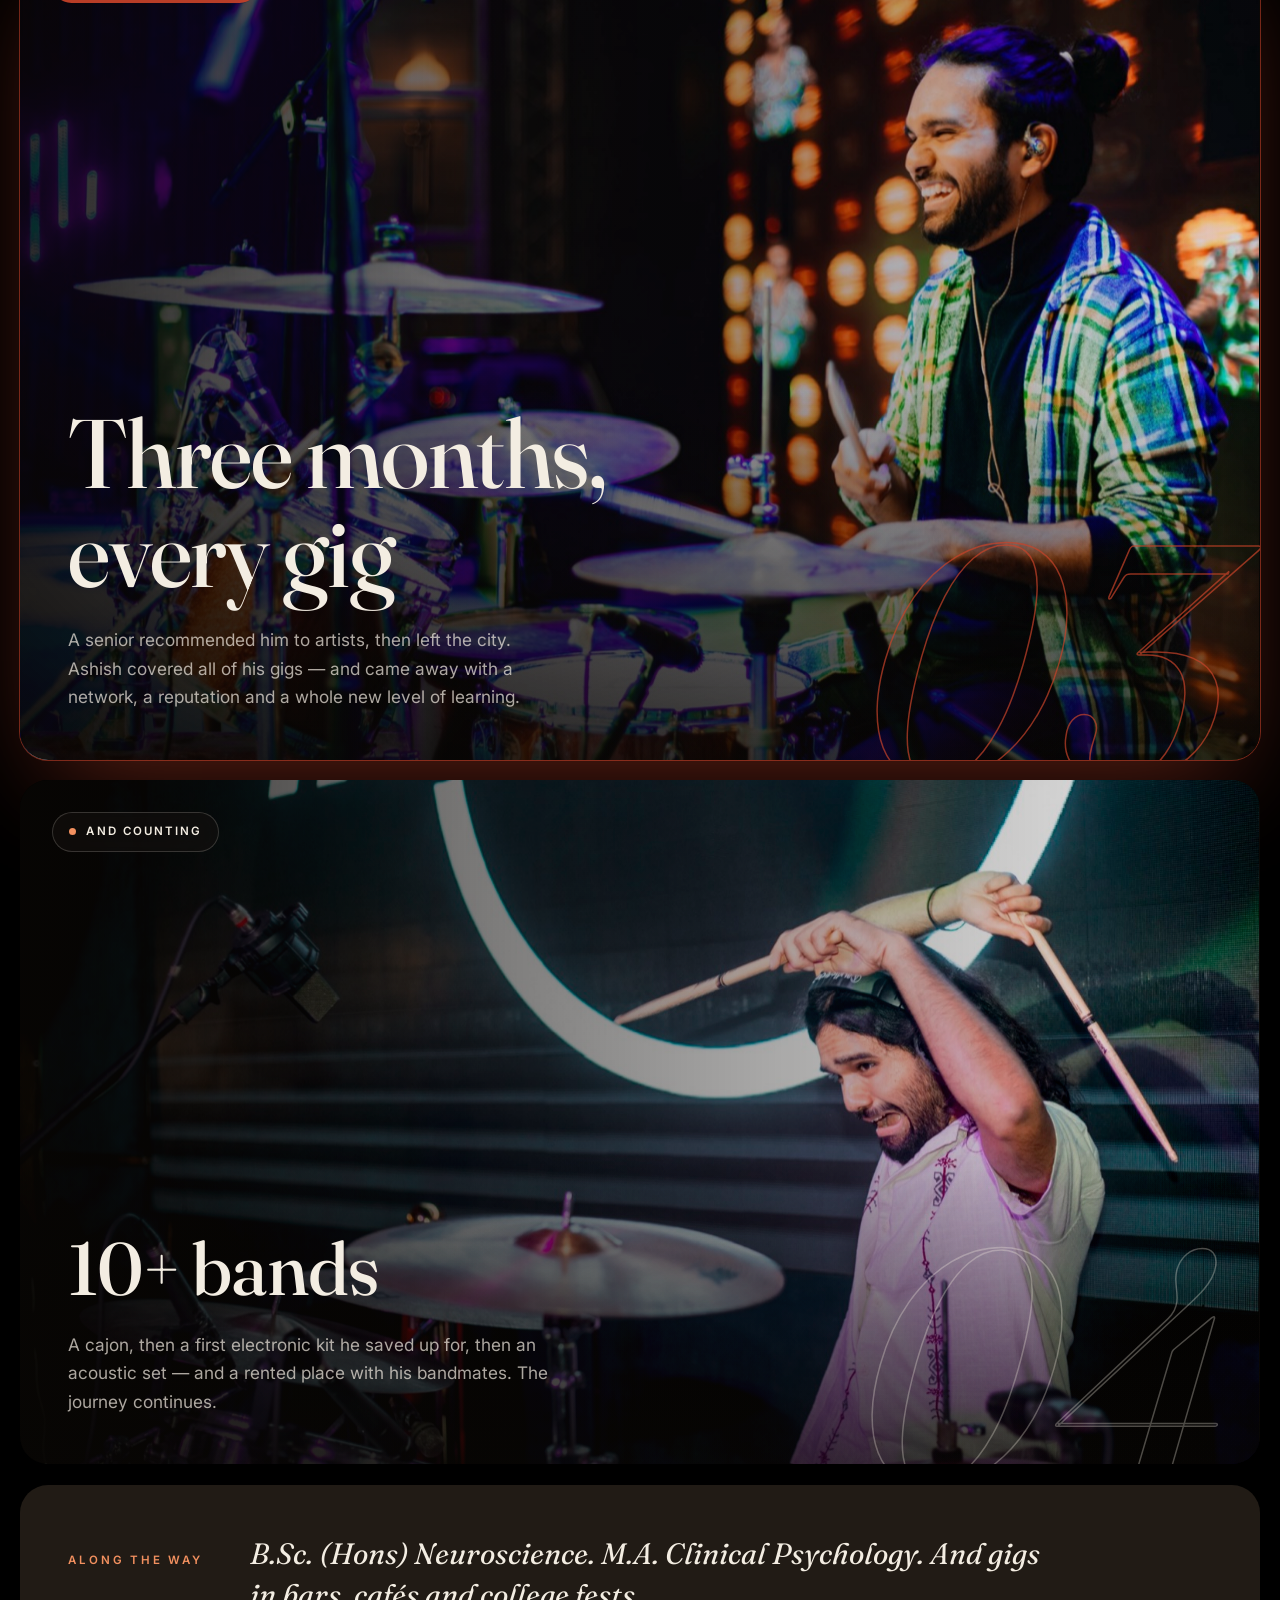
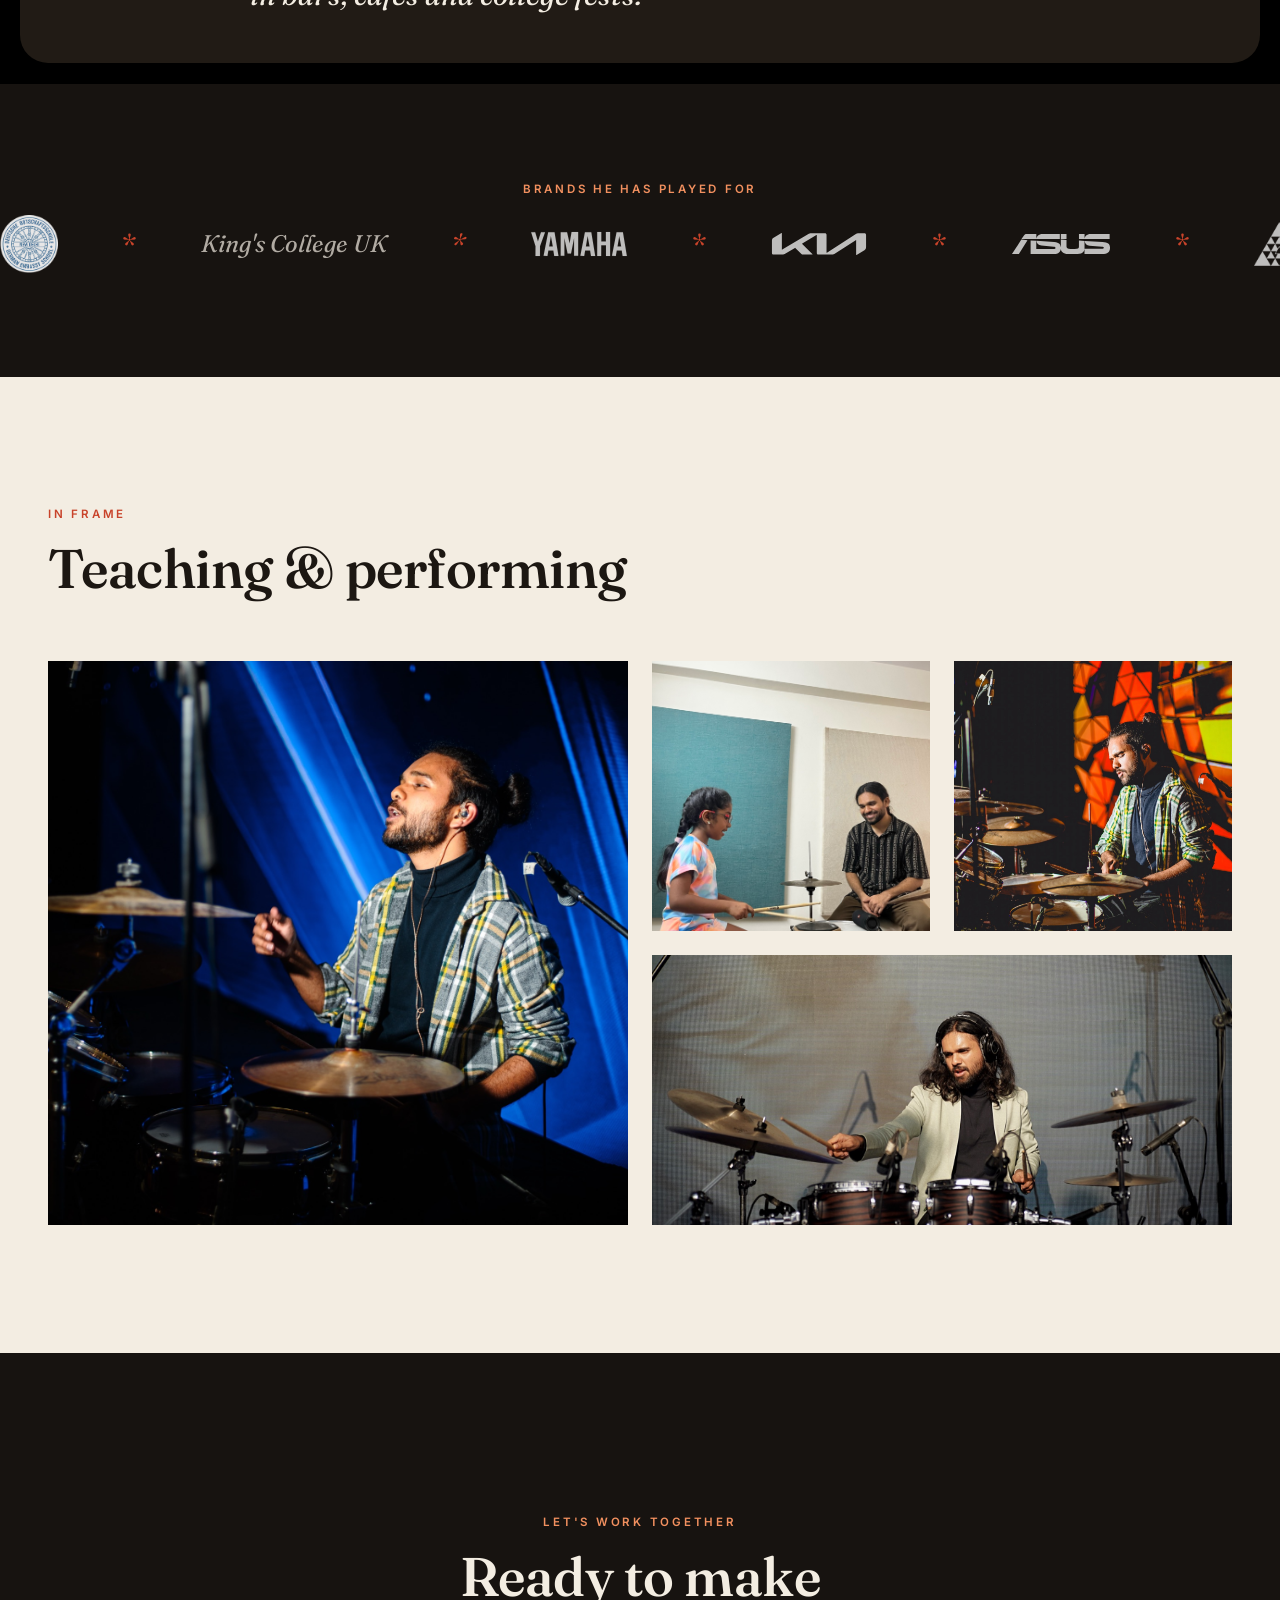
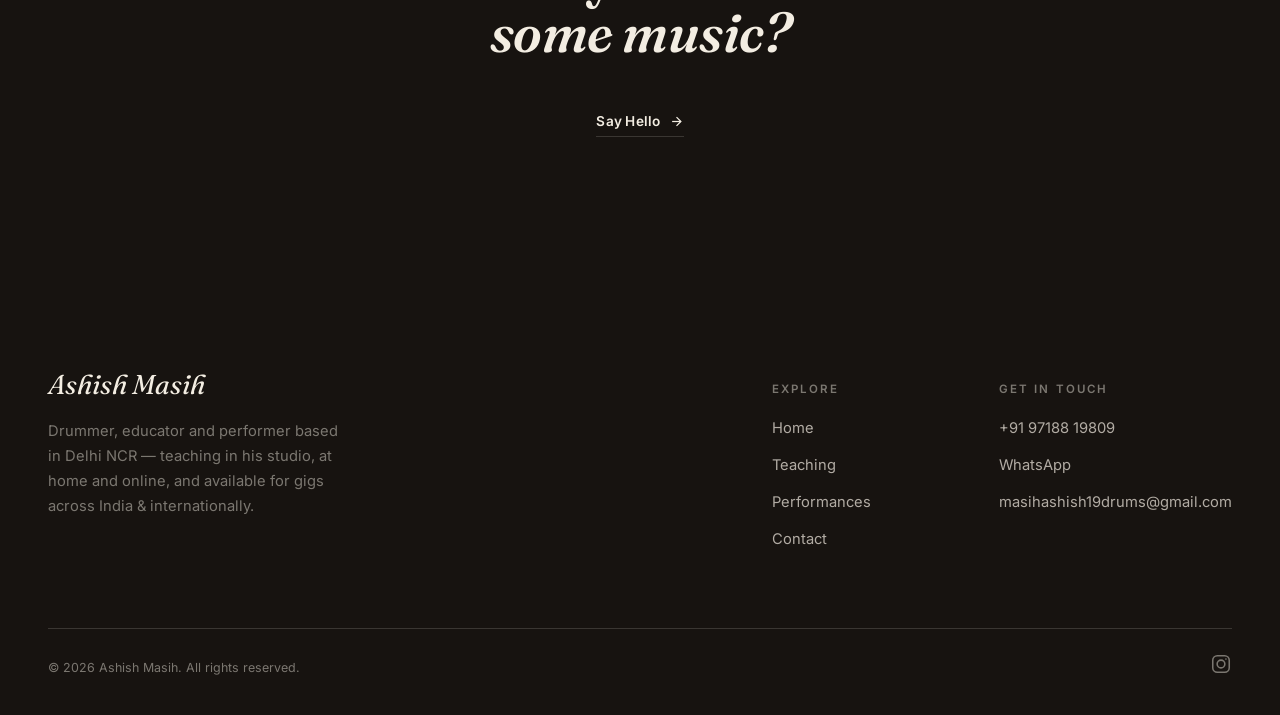
==== commit ce78d179: "Clean URLs: links without .html, canonical tags" ====
--- a/index.html
+++ b/index.html
@@ -4,6 +4,7 @@
 <meta charset="UTF-8">
 <meta name="viewport" content="width=device-width, initial-scale=1.0, viewport-fit=cover">
 <meta name="theme-color" content="#171310">
+<link rel="canonical" href="https://drummingwithashish.com/">
 <title>Ashish Masih — Drummer, Educator & Performer | Delhi NCR</title>
 <meta name="description" content="Ashish Masih is a Delhi NCR touring drummer, session artist and drum educator — lessons in his studio, at your home in South Delhi and parts of Gurgaon, or online.">
 <link rel="preload" as="image" href="assets/images/cover-smile-headphones.jpg">
@@ -26,7 +27,7 @@
       <h1 style="margin-bottom:var(--space-sm);">Ashish<br><em style="color:var(--accent-2);">Masih</em></h1>
       <p class="hero-stat"><span class="hero-stat-num">1000+</span><span class="hero-stat-label">gigs across<br>India &amp; abroad</span></p>
       <p class="dek">And in the studio, at home or online, teaching drummers of every age.</p>
-      <a href="contact.html" class="btn-solid">Get In Touch <svg viewBox="0 0 24 24" fill="none" stroke="currentColor" stroke-width="2"><line x1="5" y1="12" x2="19" y2="12"/><polyline points="12 5 19 12 12 19"/></svg></a>
+      <a href="contact" class="btn-solid">Get In Touch <svg viewBox="0 0 24 24" fill="none" stroke="currentColor" stroke-width="2"><line x1="5" y1="12" x2="19" y2="12"/><polyline points="12 5 19 12 12 19"/></svg></a>
     </div>
     <div class="promo-media">
       <media-placeholder src="assets/images/cover-smile-headphones.jpg" alt="Close-up of Ashish laughing in headphones against a red curtain" focus="50% 30%" ratio="4-5" fit="cover" priority></media-placeholder>
@@ -35,15 +36,15 @@
 
   <!-- TILE GRID — the site's real sections, as large photo links -->
   <section class="tile-grid">
-    <a href="teaching.html" class="tile" data-reveal>
+    <a href="teaching" class="tile" data-reveal>
       <media-placeholder fit="cover" src="assets/images/teaching-cover.jpg" alt="Ashish smiling at a young student holding drumsticks beside a red drum kit" focus="50% 40%" ratio="4-3"></media-placeholder>
       <span class="tile-label">Teaching</span>
     </a>
-    <a href="performances.html" class="tile" data-reveal>
+    <a href="performances" class="tile" data-reveal>
       <media-placeholder fit="cover" src="assets/images/hardrock-6446.jpg" alt="Ashish mid-hit on stage with a drumstick raised, purple stage light on his shirt" focus="55% 50%" ratio="4-3"></media-placeholder>
       <span class="tile-label">Performances</span>
     </a>
-    <a href="contact.html" class="tile full" data-reveal>
+    <a href="contact" class="tile full" data-reveal>
       <media-placeholder fit="cover" src="assets/images/live-3590.jpg" alt="Ashish smiling behind his kit on a colourfully lit stage" focus="62% 40%" ratio="21-9"></media-placeholder>
       <span class="tile-label">Contact</span>
     </a>
@@ -150,7 +151,7 @@
     <span class="eyebrow">Let's Work Together</span>
     <h2>Ready to make<br><em>some music?</em></h2>
     <div class="link-row" style="justify-content:center;">
-      <a href="contact.html" class="link-cta">Say Hello <svg viewBox="0 0 24 24" fill="none" stroke="currentColor" stroke-width="2"><line x1="5" y1="12" x2="19" y2="12"/><polyline points="12 5 19 12 12 19"/></svg></a>
+      <a href="contact" class="link-cta">Say Hello <svg viewBox="0 0 24 24" fill="none" stroke="currentColor" stroke-width="2"><line x1="5" y1="12" x2="19" y2="12"/><polyline points="12 5 19 12 12 19"/></svg></a>
     </div>
   </div>
 </section>
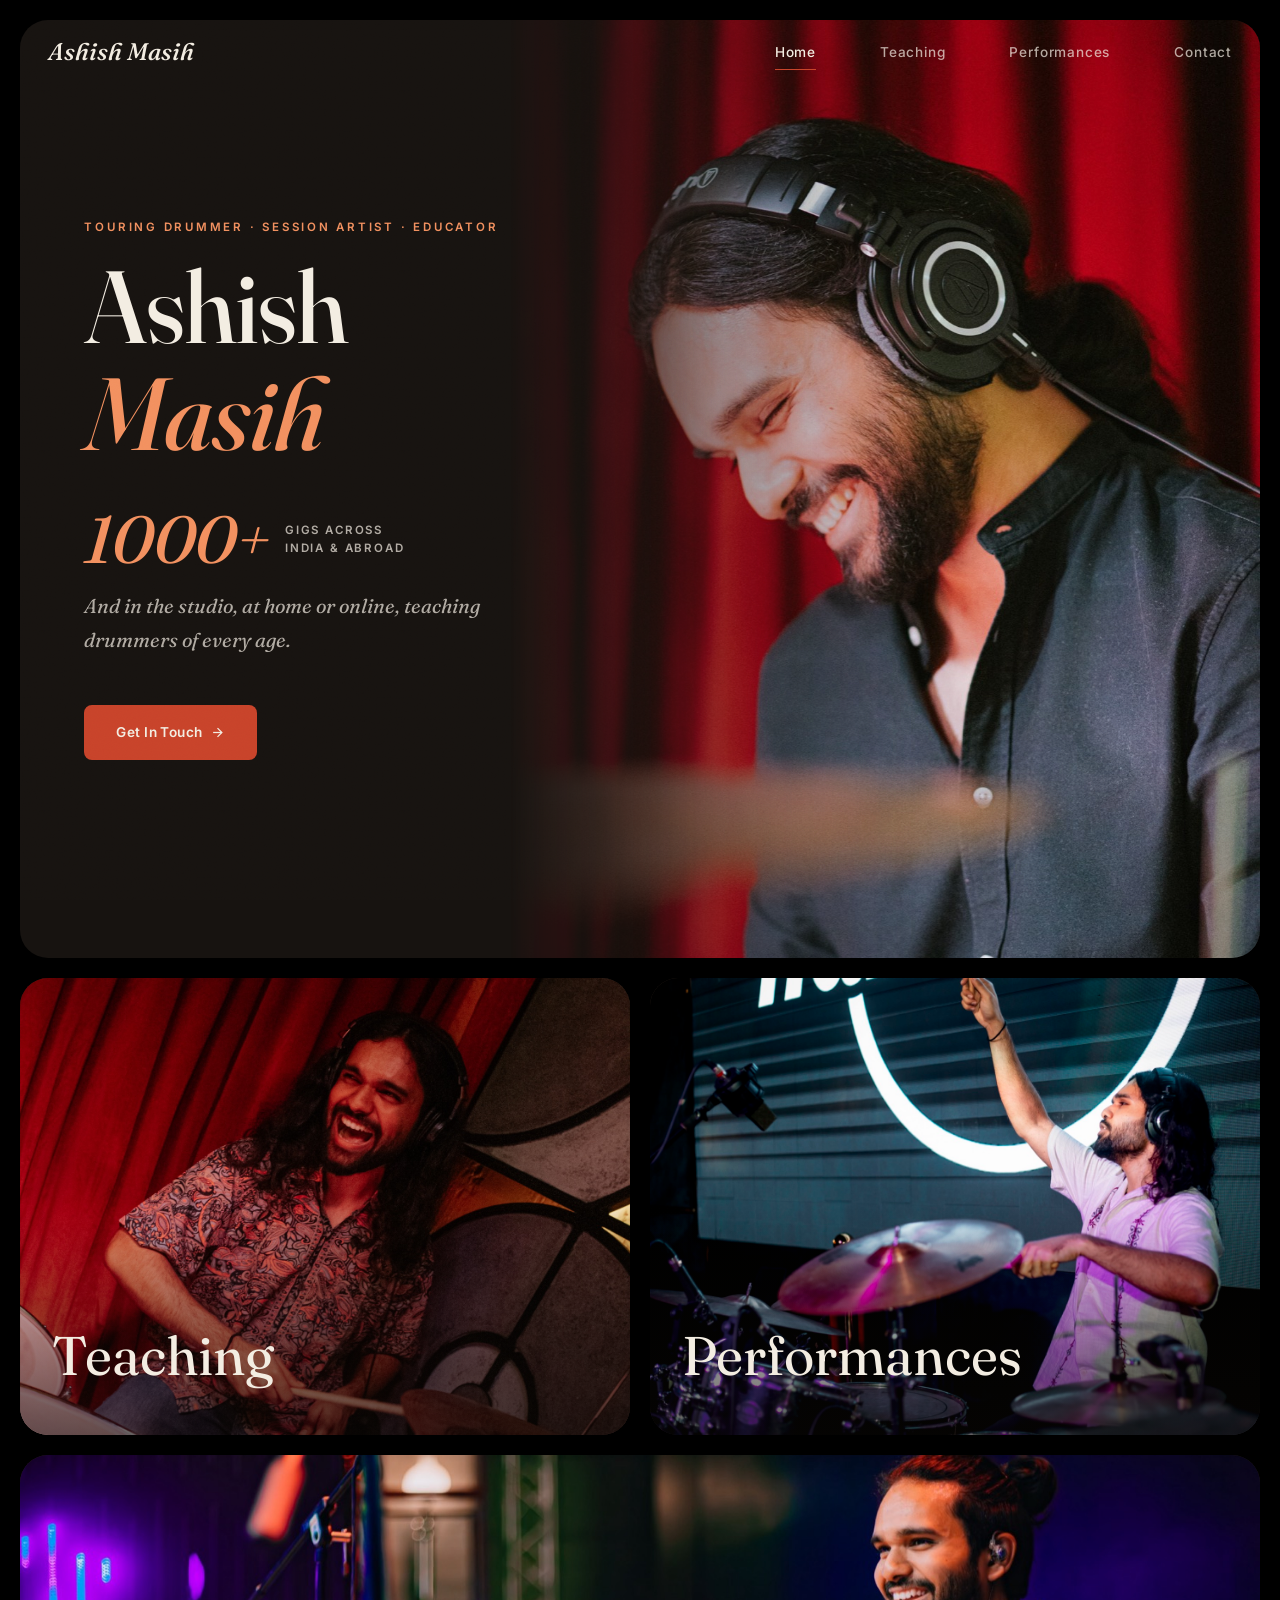
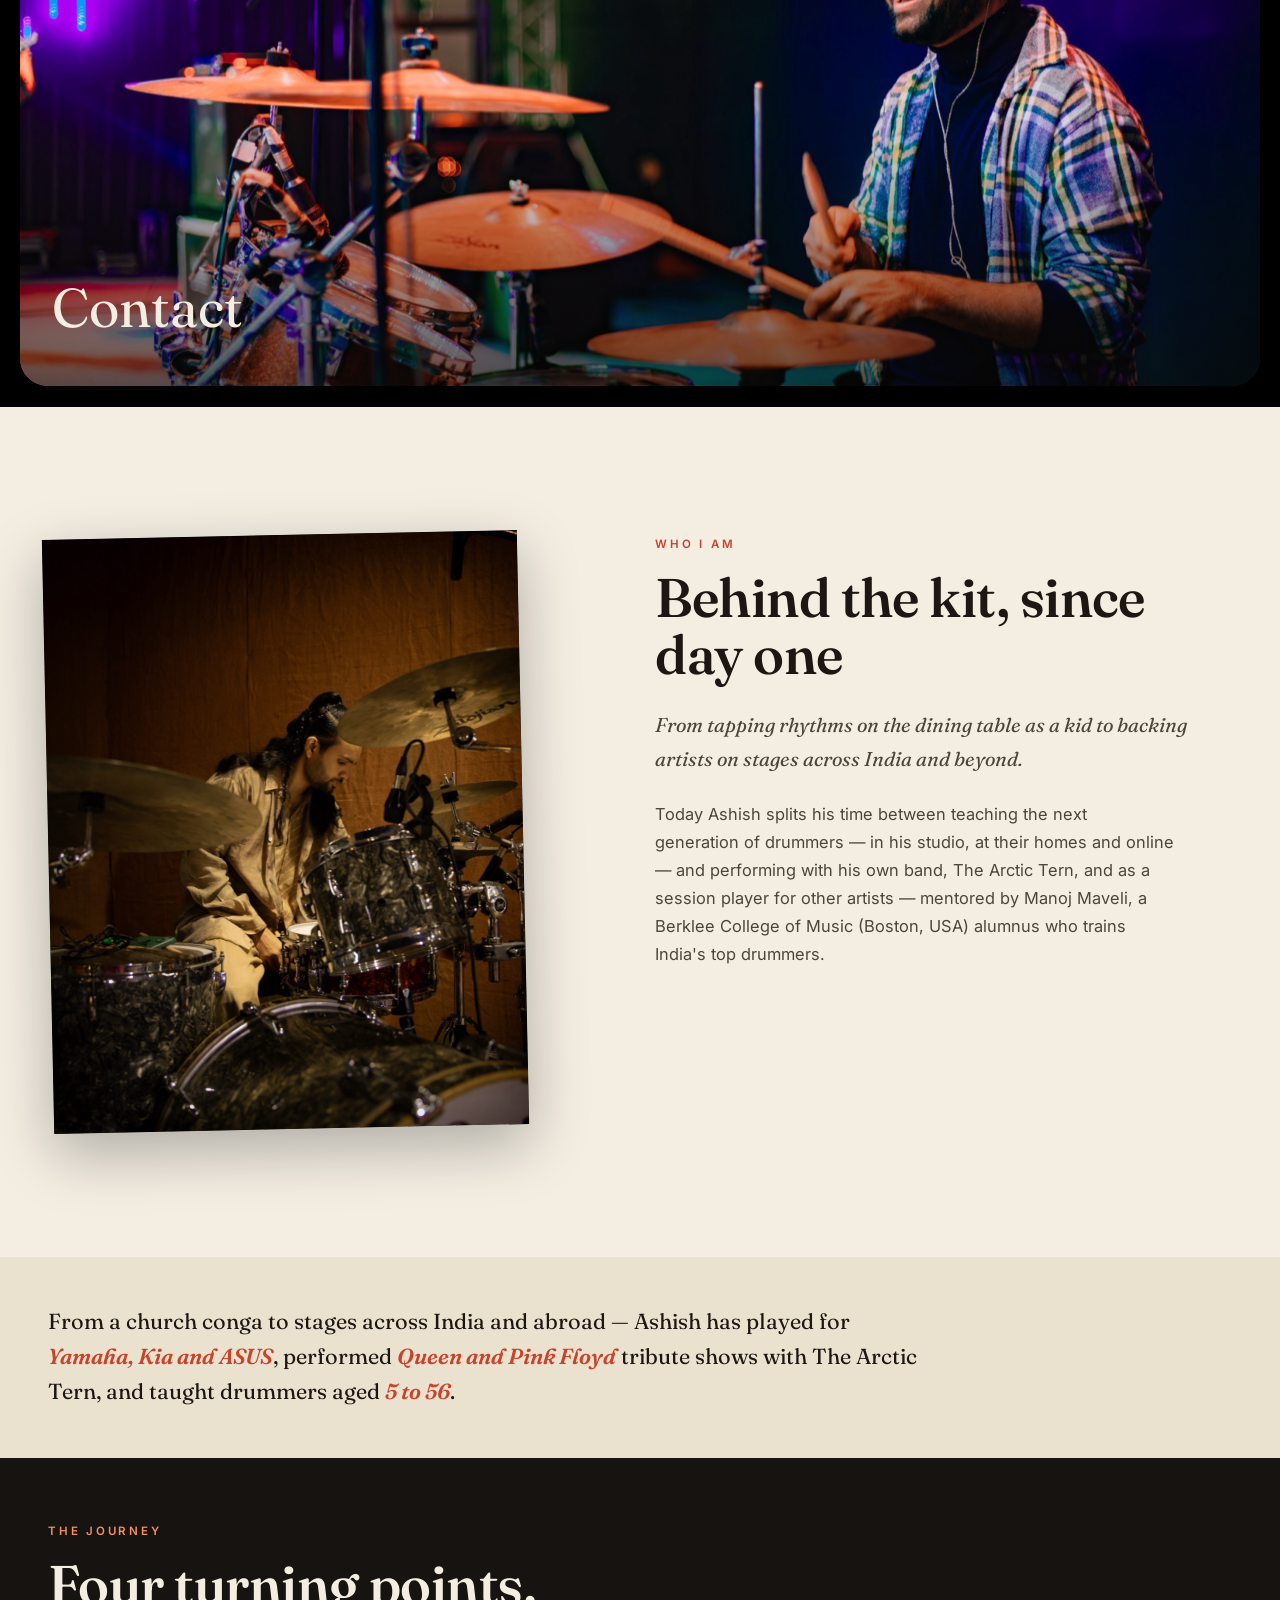
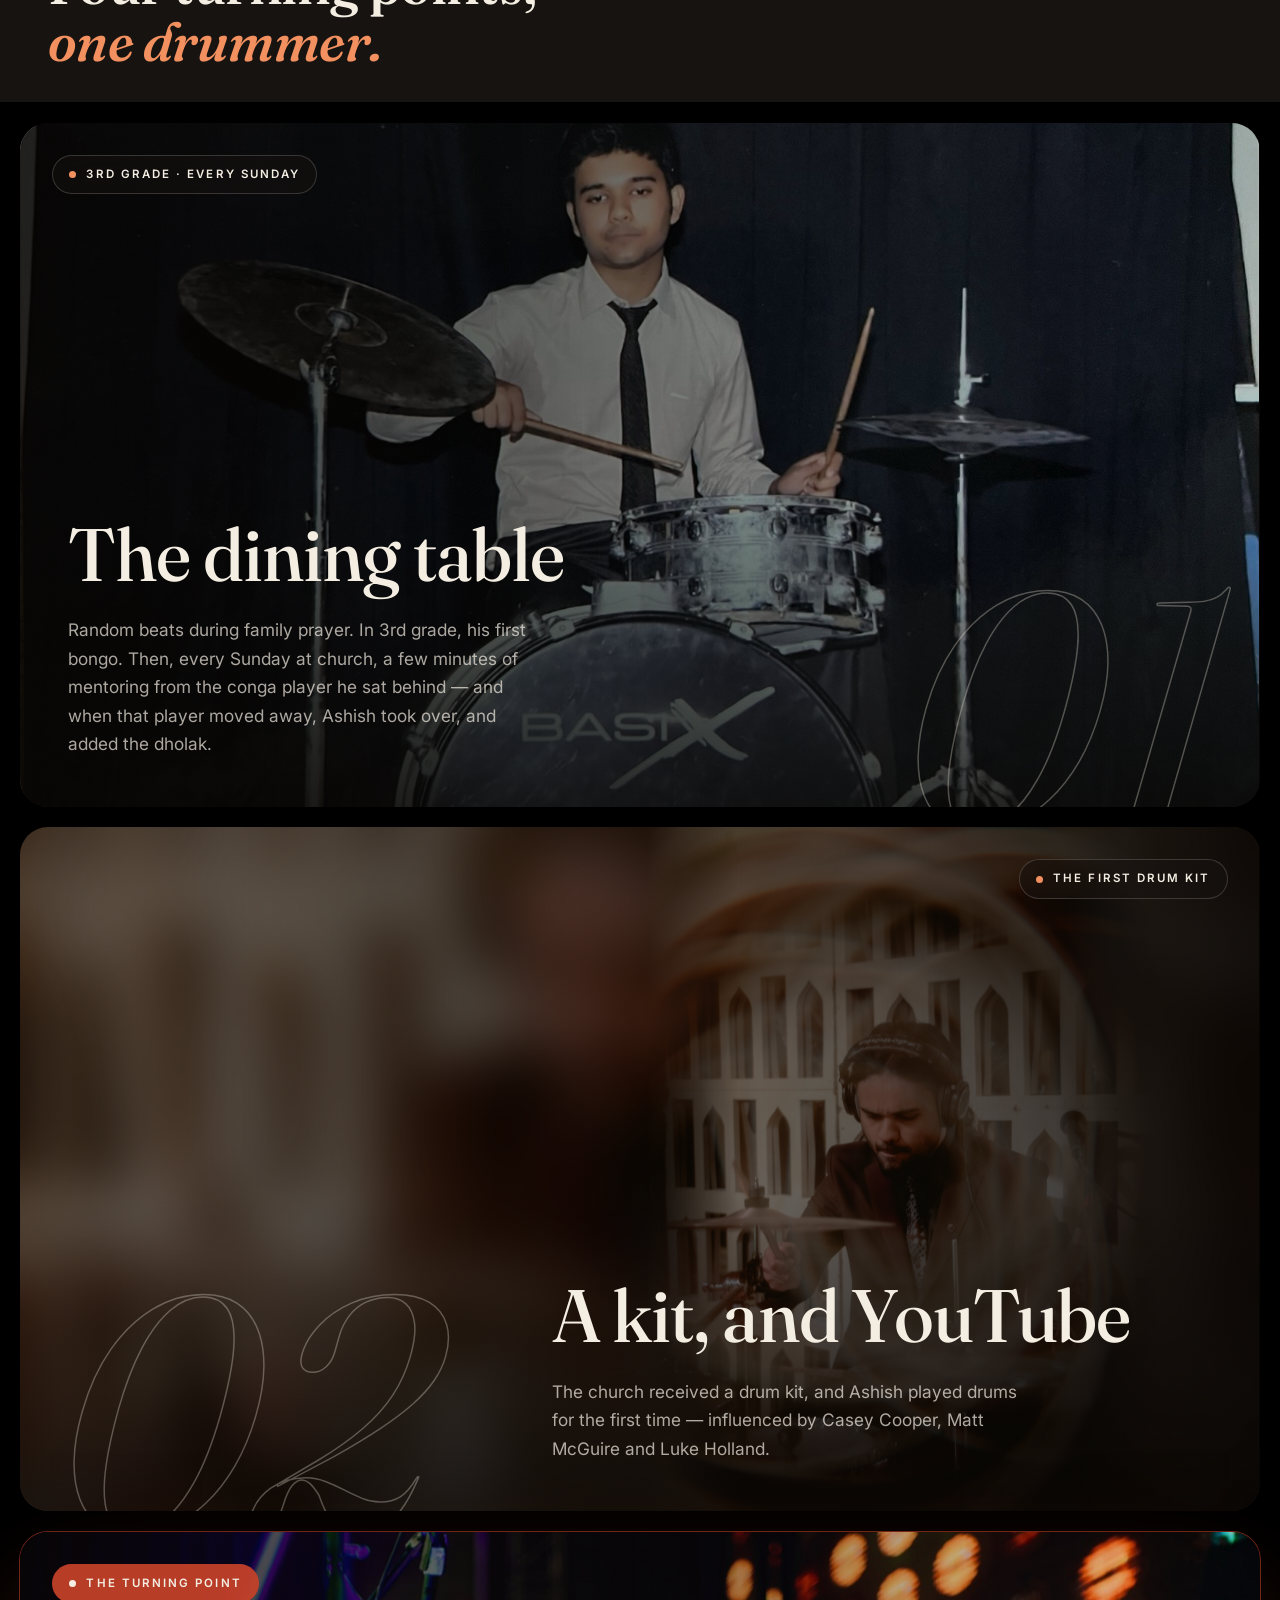
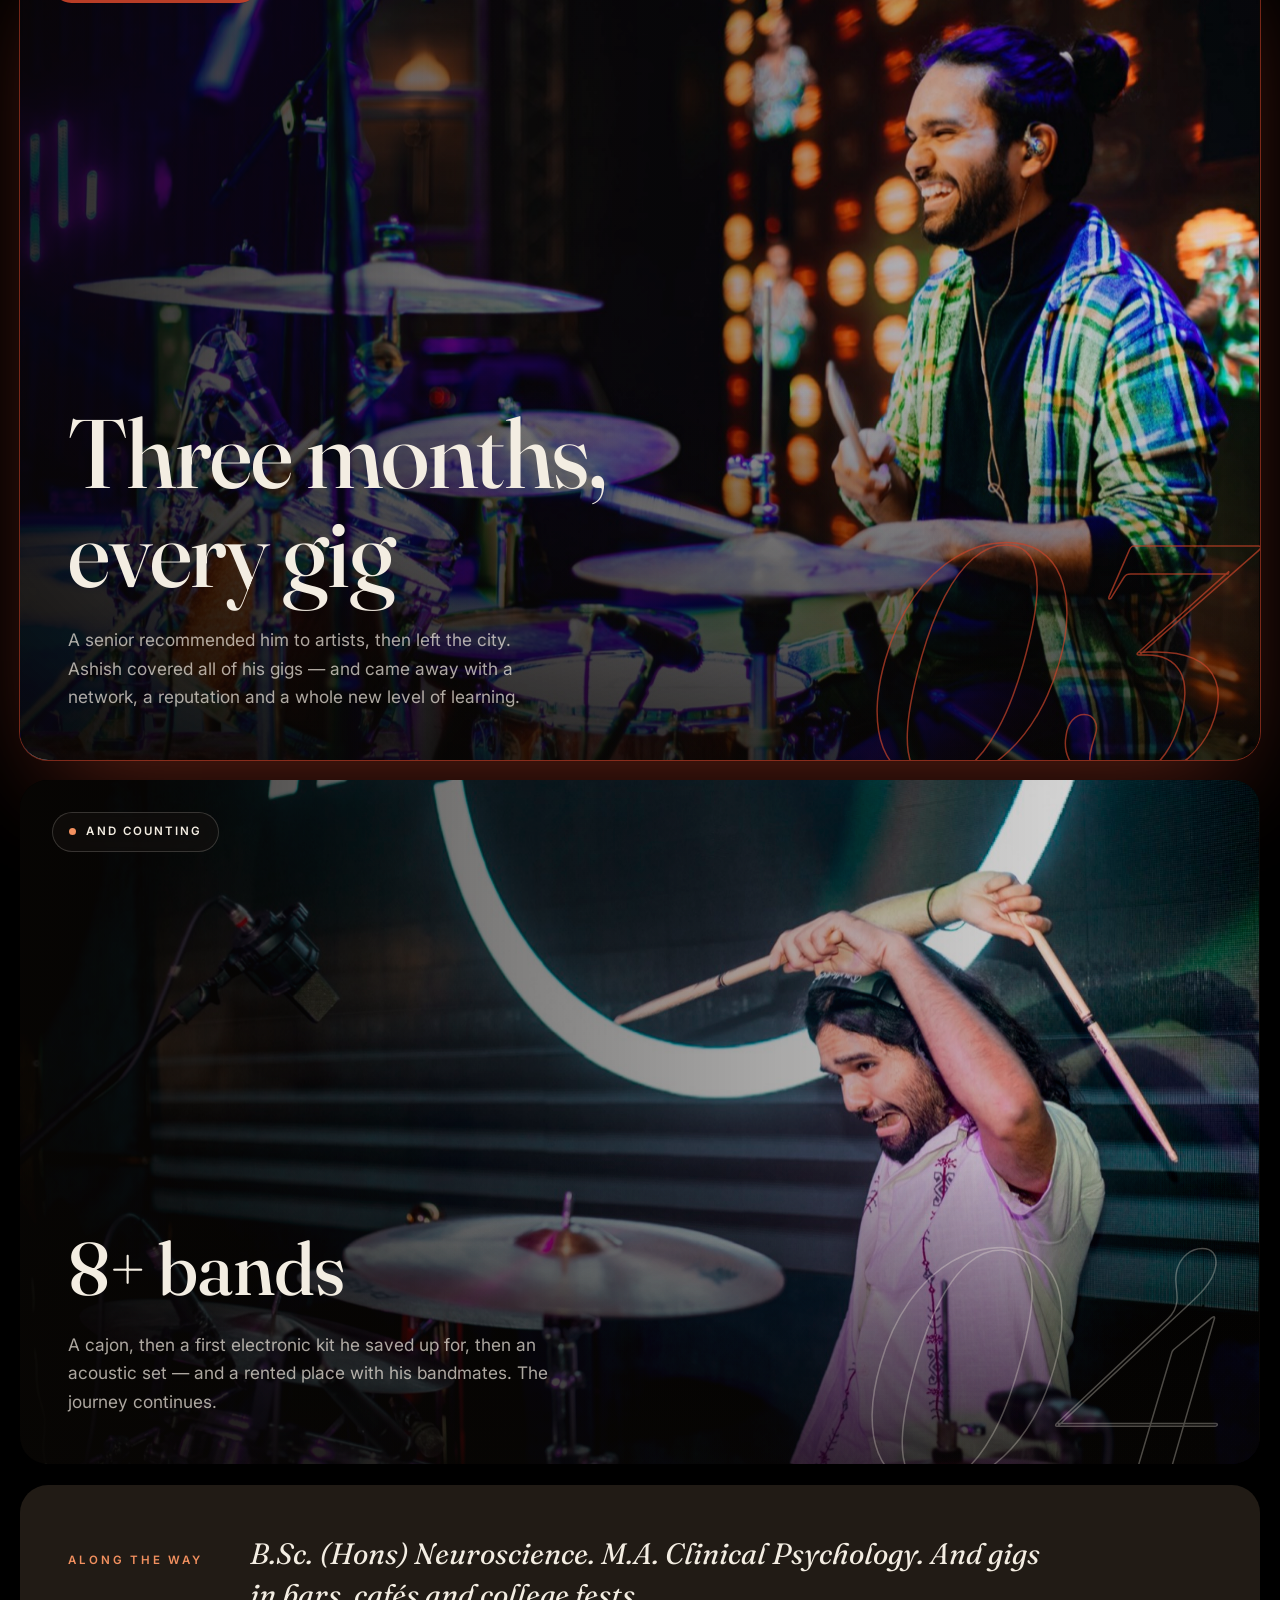
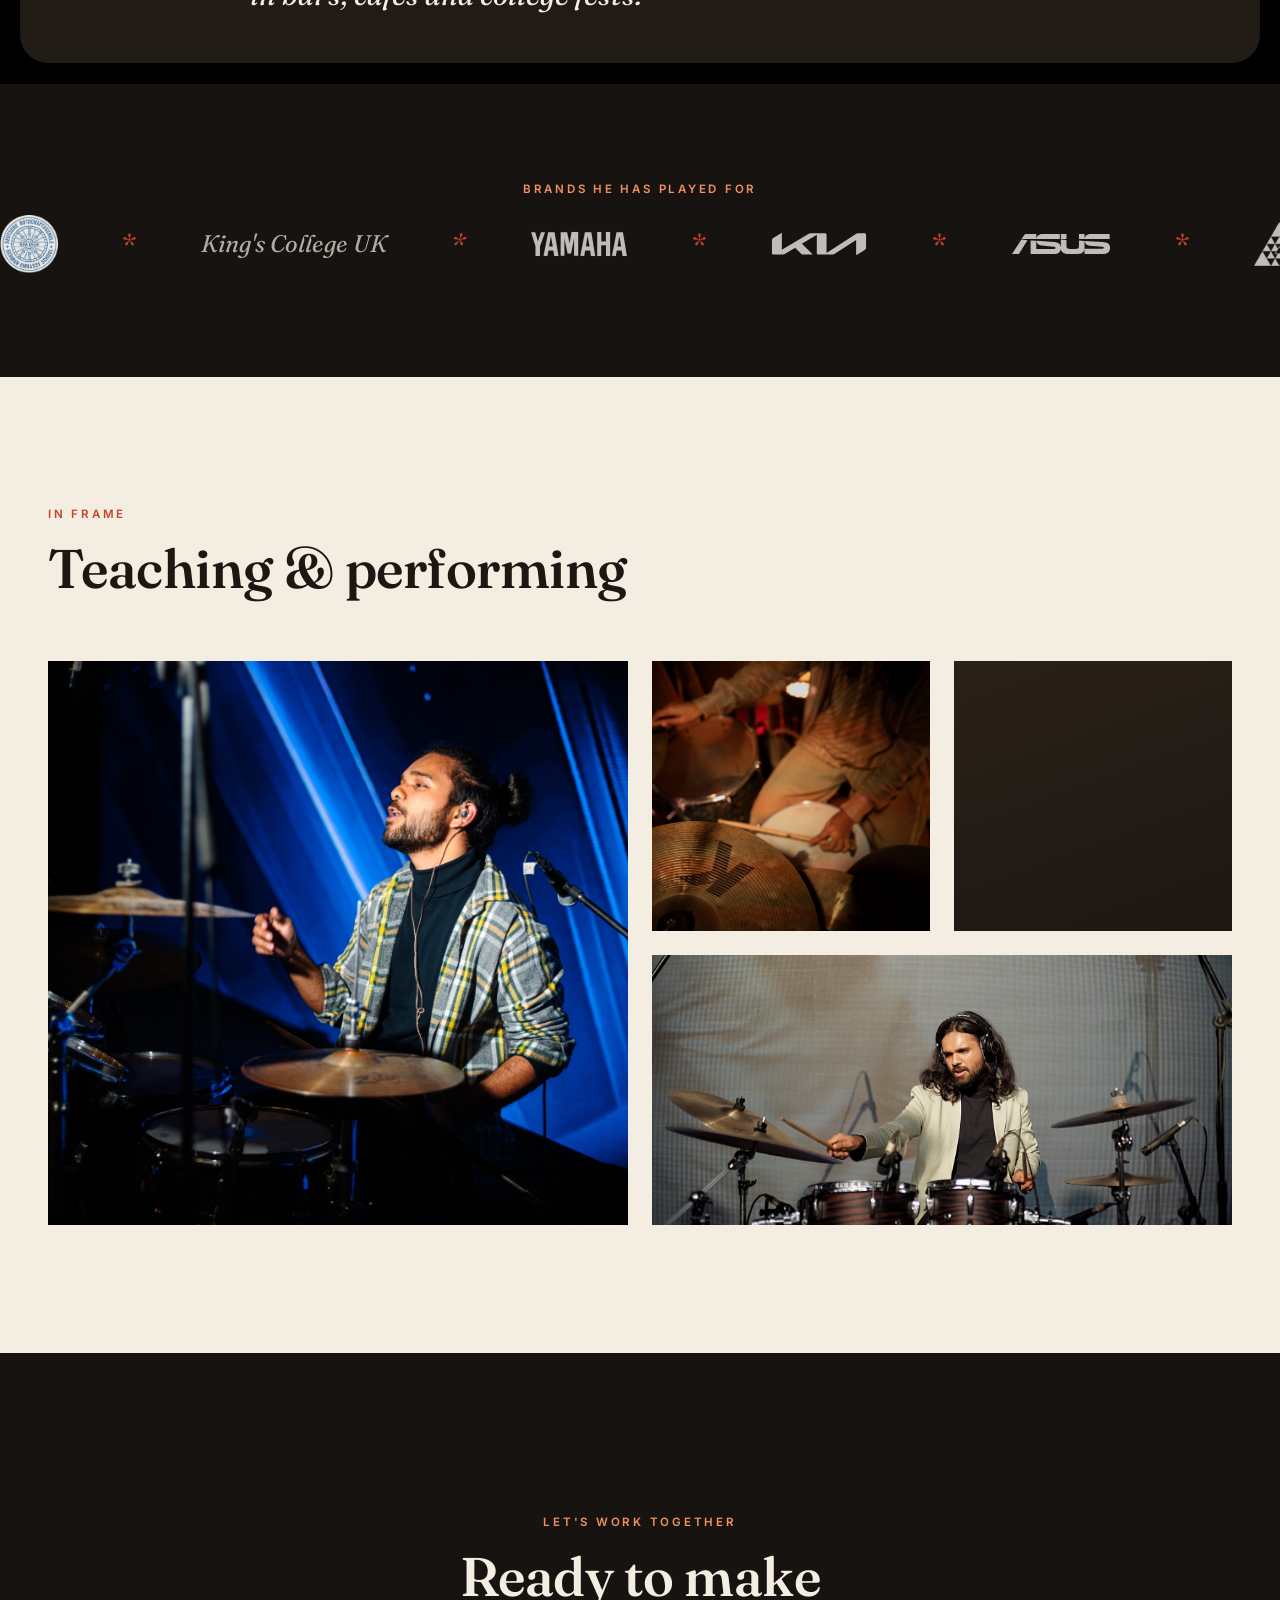
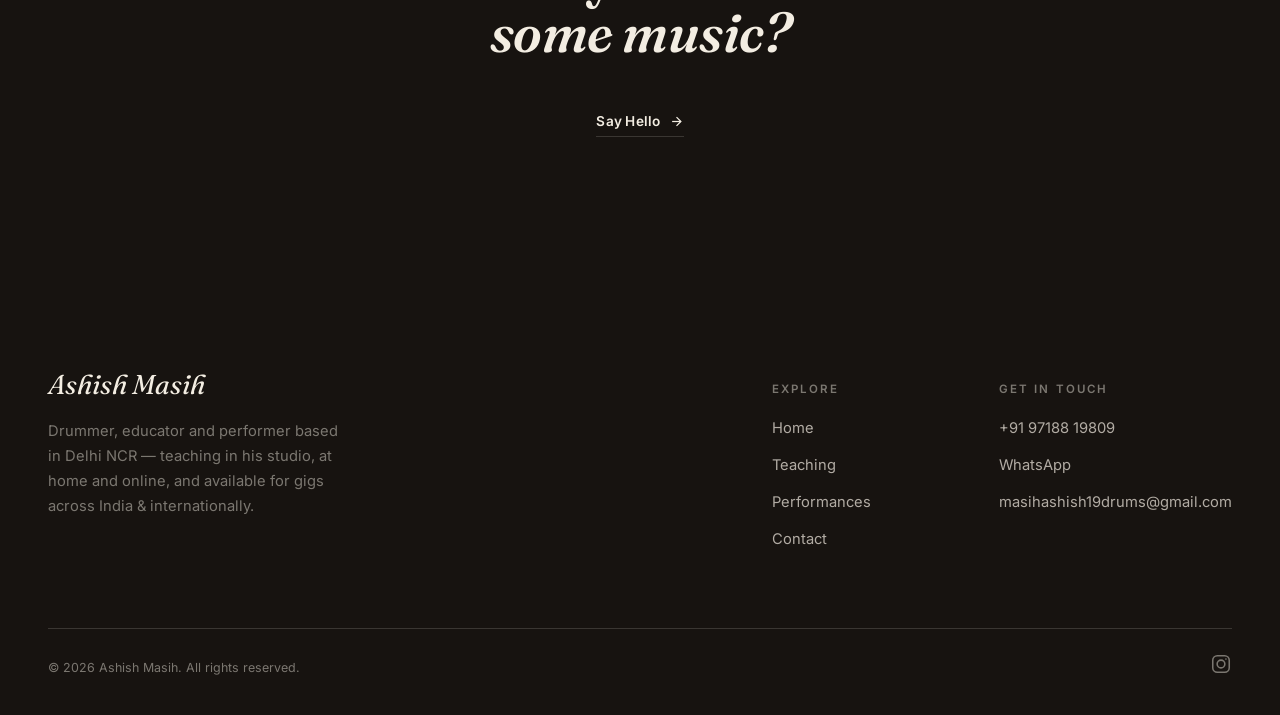
==== commit bc320d9a: "New photos for Teaching tile, Home gallery and Teaching hero; replace Muzic Edu with Top Music Schoo" ====
--- a/index.html
+++ b/index.html
@@ -37,7 +37,7 @@
   <!-- TILE GRID — the site's real sections, as large photo links -->
   <section class="tile-grid">
     <a href="teaching" class="tile" data-reveal>
-      <media-placeholder fit="cover" src="assets/images/teaching-cover.jpg" alt="Ashish smiling at a young student holding drumsticks beside a red drum kit" focus="50% 40%" ratio="4-3"></media-placeholder>
+      <media-placeholder fit="cover" src="assets/images/home-tile-teaching.jpg" alt="Ashish laughing as he plays the drums, wearing headphones in front of a red curtain" focus="50% 26%" ratio="4-3"></media-placeholder>
       <span class="tile-label">Teaching</span>
     </a>
     <a href="performances" class="tile" data-reveal>
@@ -138,7 +138,7 @@
     <div data-reveal>
       <gallery-grid>
         <media-placeholder src="assets/images/live-3611.jpg" alt="Ashish drumming on a stage lit in deep blue" focus="70% 45%"></media-placeholder>
-        <media-placeholder src="assets/images/teaching-classroom.jpg" alt="Ashish smiling as a young student plays a snare drum during a lesson" focus="50% 42%"></media-placeholder>
+        <media-placeholder src="assets/images/gallery-cymbals.jpg" alt="Close-up of cymbals and a snare drum as Ashish plays in warm stage light" focus="50% 50%"></media-placeholder>
         <media-placeholder src="assets/images/vivo-corp-gig.jpg" alt="Ashish drumming in front of an orange LED wall" focus="65% 45%"></media-placeholder>
         <media-placeholder src="assets/images/yamaha-corp-gig-b.jpg" alt="Ashish drumming at a corporate event in a light jacket and headphones" focus="50% 40%"></media-placeholder>      </gallery-grid>
     </div>
